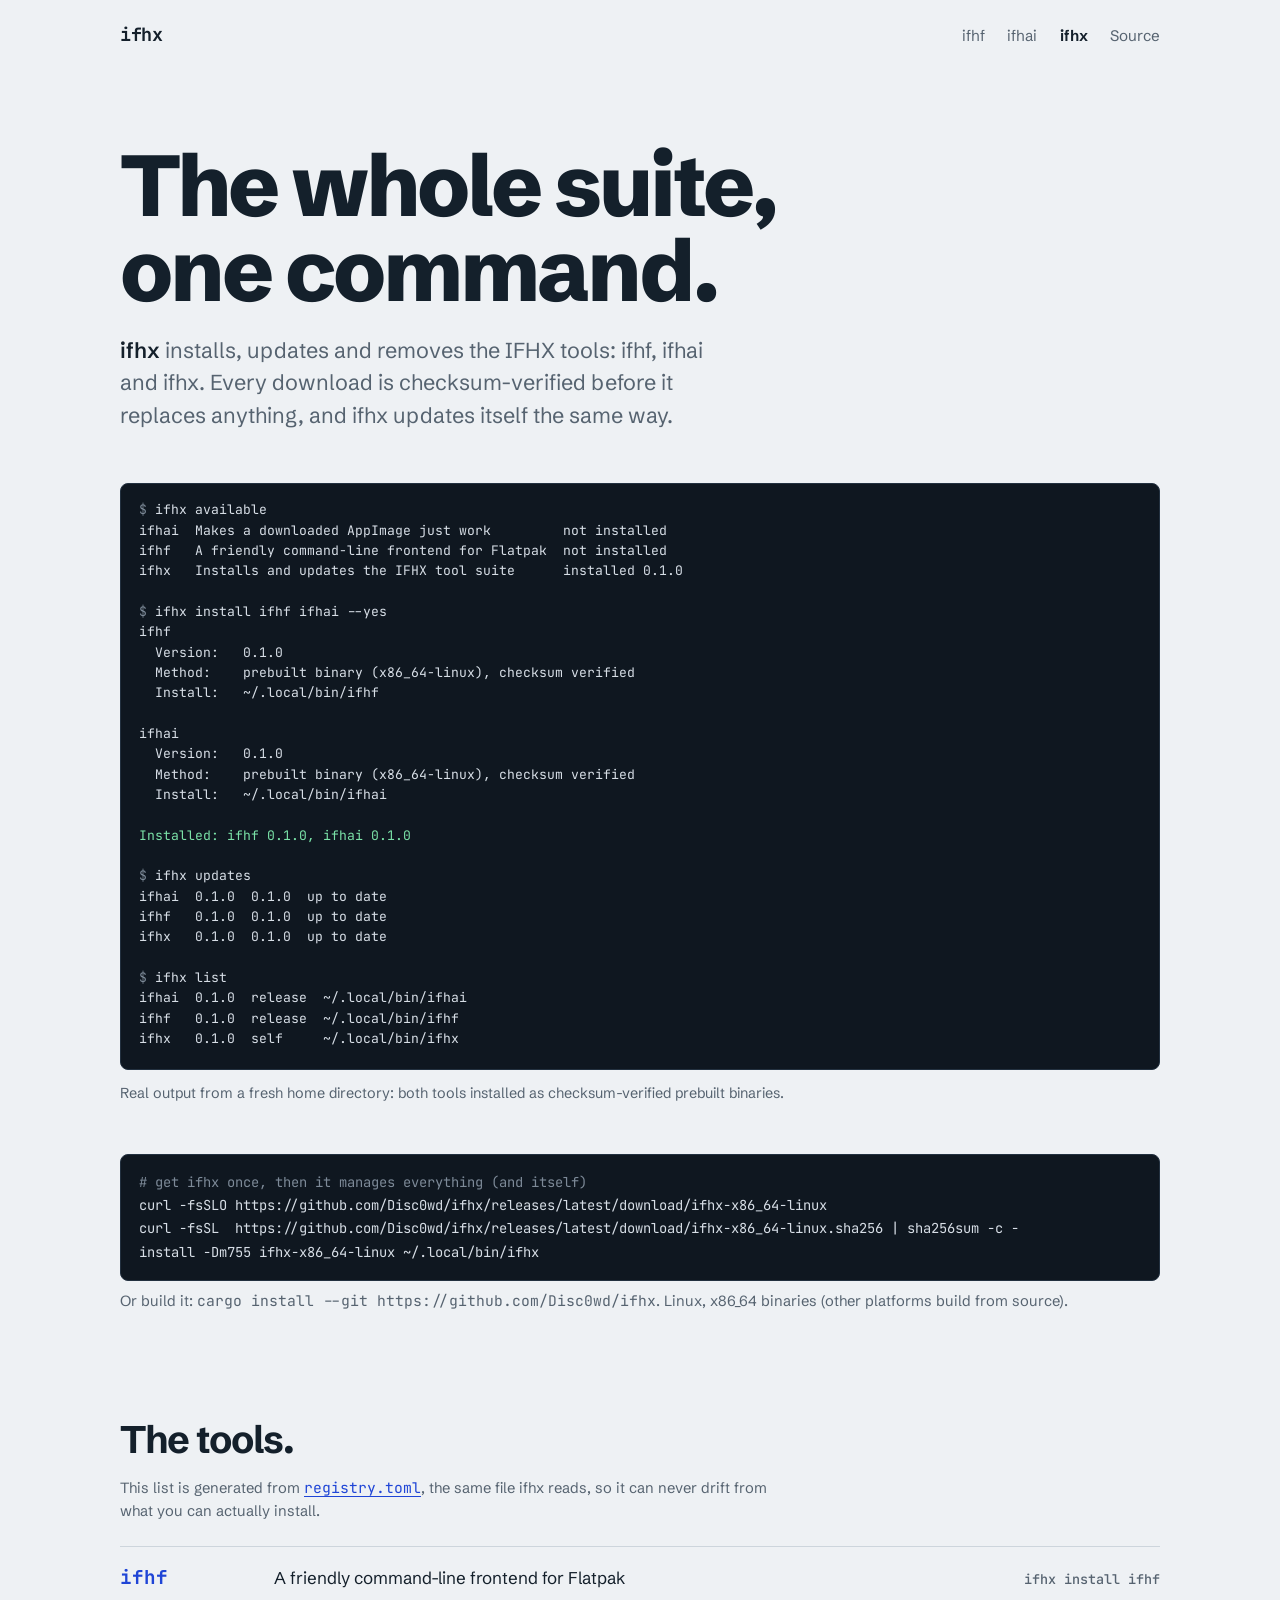
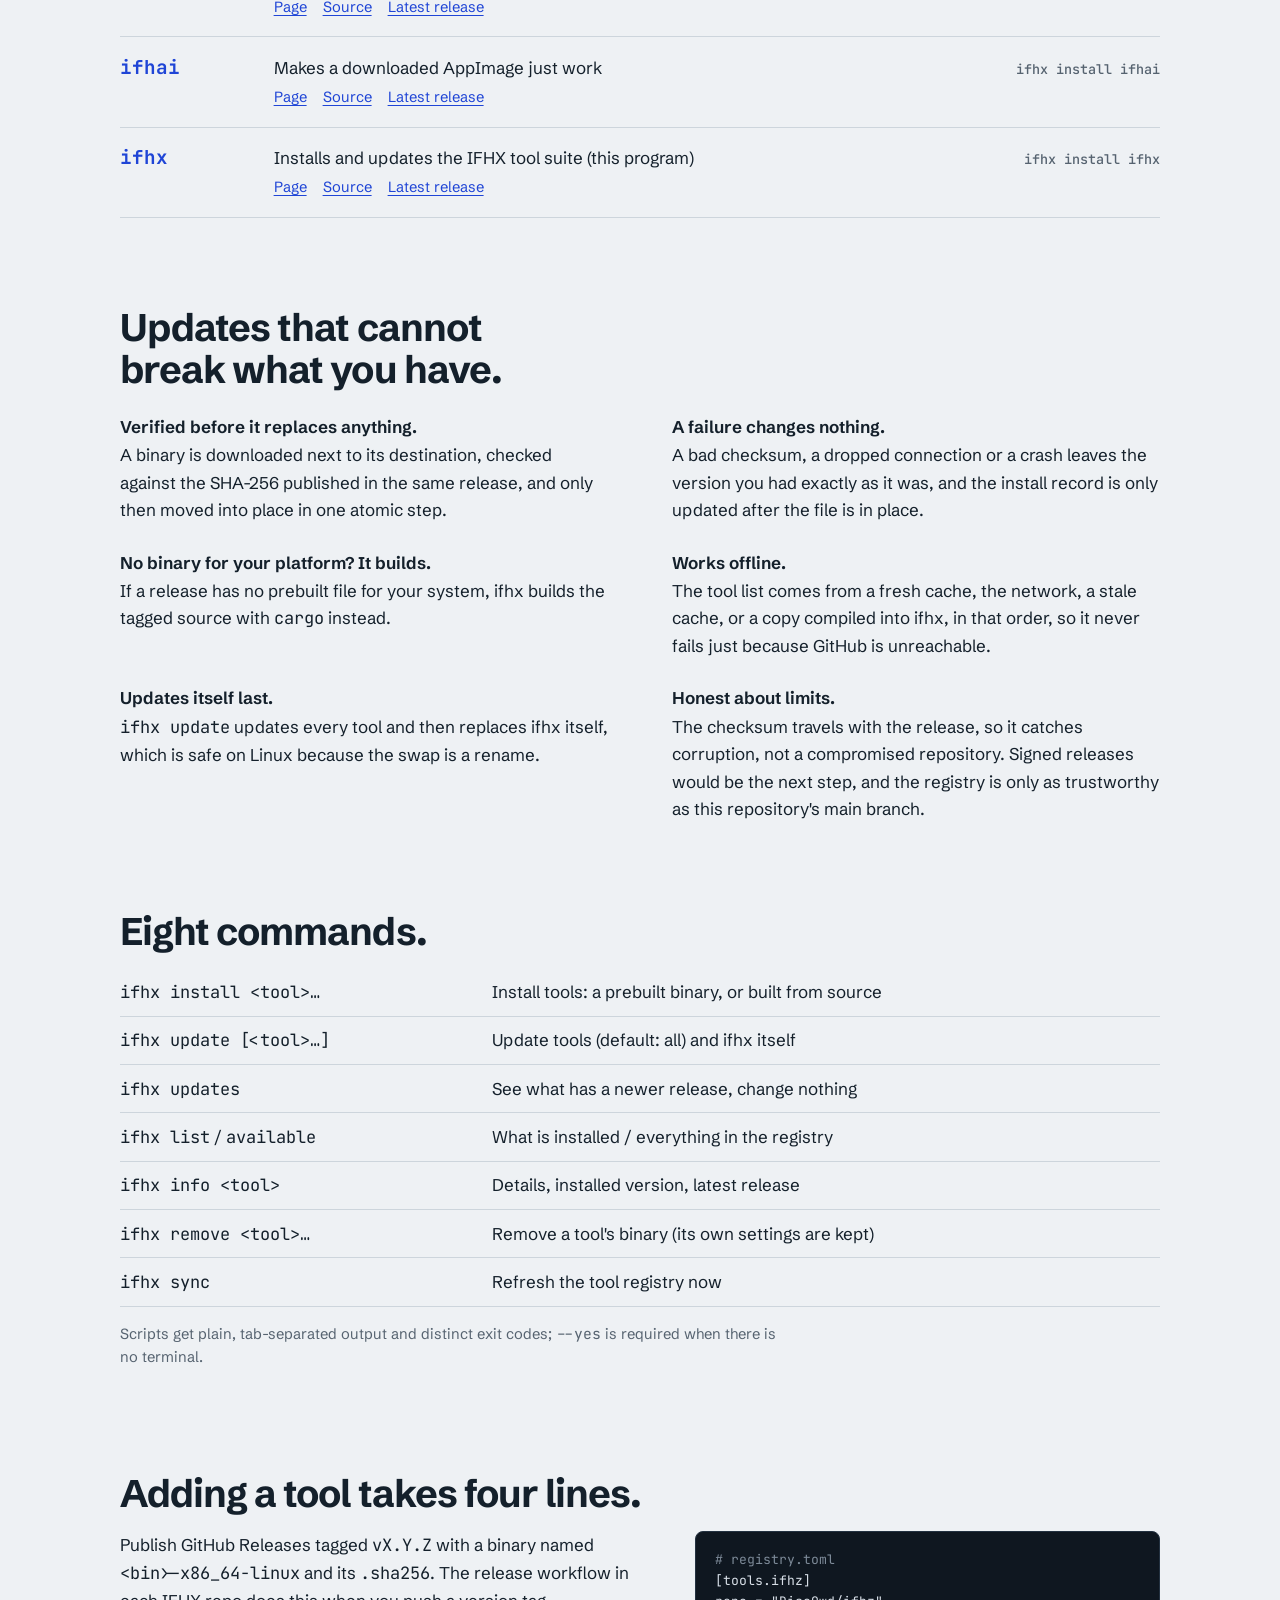
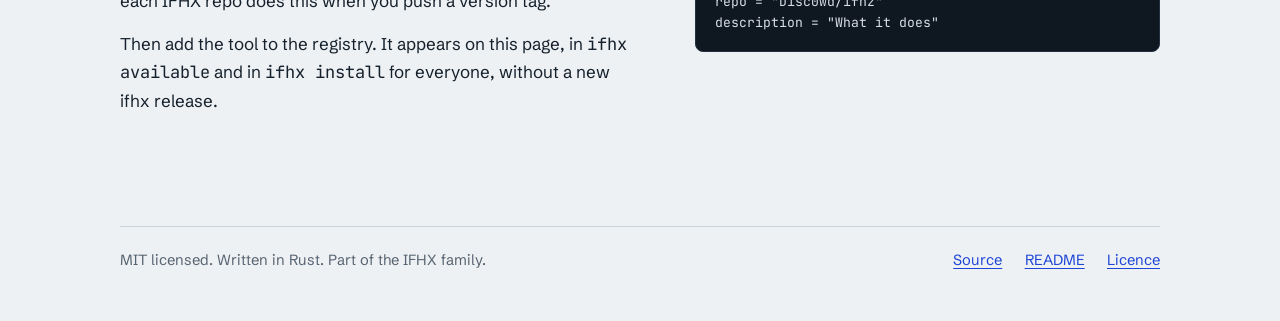
==== docs/index.html @ e26172d5 "Add MIT licence and a project site generated from the registry MIT: use for any purpose with the cop" ====
<!doctype html>
<html lang="en">
<head>
<meta charset="utf-8">
<meta name="viewport" content="width=device-width, initial-scale=1">
<title>ifhx: one command for the whole IFHX suite</title>
<meta name="description" content="ifhx installs, updates and removes the IFHX tools (ifhf, ifhai, ifhx) with verified downloads, and updates itself too.">
<meta name="theme-color" content="#eef1f4" media="(prefers-color-scheme: light)">
<meta name="theme-color" content="#0b1015" media="(prefers-color-scheme: dark)">
<link rel="preload" href="fonts/SchibstedGrotesk.woff2" as="font" type="font/woff2" crossorigin>
<style>

@font-face{font-family:"Schibsted Grotesk";src:url(fonts/SchibstedGrotesk.woff2) format("woff2");font-weight:400 800;font-display:swap}
@font-face{font-family:"JetBrains Mono";src:url(fonts/JetBrainsMono.woff2) format("woff2");font-weight:400 700;font-display:swap}

:root{
  --bg:#eef1f4; --ink:#14202b; --mute:#566370; --rule:#cdd5dc;
  --accent:#2f5bff; --accent-ink:#1f45d6; --steel:#8a94a0; --warn:#c2371d;
  --term:#0f1720; --term-ink:#d7dee6; --term-mute:#7d8a98; --term-rule:#233140; --term-accent:#8fa8ff;
  --sans:"Schibsted Grotesk",system-ui,-apple-system,"Segoe UI",sans-serif;
  --mono:"JetBrains Mono",ui-monospace,SFMono-Regular,Menlo,Consolas,monospace;
}
@media (prefers-color-scheme:dark){
  :root{--bg:#0b1015;--ink:#e6ebf0;--mute:#9aa6b2;--rule:#232d37;--accent:#7f9bff;--accent-ink:#a9bcff;--steel:#66717d;--warn:#ff8a73;
        --term:#131b24;--term-rule:#263444}
}
*{box-sizing:border-box}
html{-webkit-text-size-adjust:100%}
body{margin:0;background:var(--bg);color:var(--ink);font:400 1.0625rem/1.6 var(--sans);text-rendering:optimizeLegibility}
a{color:var(--accent-ink);text-underline-offset:.2em;text-decoration-thickness:1px}
a:hover{text-decoration-thickness:2px}
:focus-visible{outline:2px solid var(--accent);outline-offset:3px;border-radius:2px}
code,kbd,samp,pre{font-family:var(--mono)}
.wrap{max-width:70rem;margin:0 auto;padding:0 clamp(1rem,4vw,2.5rem)}

/* top bar */
.top{display:flex;justify-content:space-between;align-items:baseline;padding:1.4rem 0}
.mark{font:700 1.15rem var(--mono);letter-spacing:-.02em;color:var(--ink);text-decoration:none}
.top nav{display:flex;gap:1.4rem;font-size:.95rem}
.top nav a{color:var(--mute);text-decoration:none}
.top nav a:hover{color:var(--ink);text-decoration:underline}

/* hero */
.hero{padding:clamp(2rem,6vw,4.5rem) 0 1rem}
h1{font:800 clamp(2.5rem,7.2vw,5.4rem)/.98 var(--sans);letter-spacing:-.035em;margin:0;max-width:16ch;text-wrap:balance}
.lede{font-size:clamp(1.1rem,2.2vw,1.35rem);line-height:1.5;max-width:38rem;color:var(--mute);margin:1.4rem 0 0}
.lede b{color:var(--ink);font-weight:600}

/* the race */
.race{display:grid;grid-template-columns:1fr 1fr;gap:1px;margin:clamp(2rem,5vw,3.2rem) 0 .8rem;background:var(--term-rule);border:1px solid var(--term-rule);border-radius:.5rem;overflow:hidden}
.pane{background:var(--term);color:var(--term-ink);min-width:0}
.pane header{display:flex;justify-content:space-between;align-items:baseline;gap:1rem;padding:.85rem 1.1rem .7rem;border-bottom:1px solid var(--term-rule)}
.pane .cmd{font:500 .9rem var(--mono);color:var(--term-ink);white-space:nowrap;overflow:hidden;text-overflow:ellipsis}
.pane .cmd::before{content:"$ ";color:var(--term-mute)}
.clock{font:700 clamp(1.5rem,3.4vw,2.2rem)/1 var(--mono);font-variant-numeric:tabular-nums;letter-spacing:-.03em;white-space:nowrap}
.fl-pane .clock{color:var(--steel)}
.ih-pane .clock{color:var(--term-accent)}
.out{margin:0;padding:1rem 1.1rem 1.2rem;font:400 .82rem/1.55 var(--mono);min-height:15.2rem;white-space:pre;overflow:hidden;color:var(--term-ink)}
.out .m{color:var(--term-mute)}
.out .id{color:var(--term-accent)}
.out[hidden]{display:block;visibility:hidden}
.wait{color:var(--term-mute)}
.wait::after{content:"▍";animation:blink 1s steps(2) infinite;margin-left:.15em}
@keyframes blink{50%{opacity:0}}
.race-note{display:flex;justify-content:space-between;gap:1rem;flex-wrap:wrap;align-items:baseline;color:var(--mute);font-size:.9rem;margin:0}
.replay{font:500 .9rem var(--sans);color:var(--accent-ink);background:none;border:0;padding:.2rem 0;cursor:pointer;text-decoration:underline;text-underline-offset:.2em}

/* quick install */
.get{margin:clamp(2rem,5vw,3rem) 0 0;max-width:40rem}
.get pre{white-space:pre-wrap;overflow-wrap:anywhere;margin:.5rem 0 .5rem;padding:1rem 1.1rem;background:var(--term);color:var(--term-ink);border:1px solid var(--term-rule);border-radius:.5rem;font-size:.86rem;line-height:1.7;overflow:auto}
.get pre span{color:var(--term-mute)}
.fine{color:var(--mute);font-size:.92rem;margin:0}

/* sections */
section{padding:clamp(3rem,8vw,5.5rem) 0 0}
h2{font:700 clamp(1.7rem,3.6vw,2.4rem)/1.1 var(--sans);letter-spacing:-.025em;margin:0 0 1rem;max-width:22ch;text-wrap:balance}
.split{display:grid;grid-template-columns:minmax(0,1.1fr) minmax(0,1fr);gap:clamp(1.5rem,5vw,4rem);align-items:start}
.prose p{margin:0 0 1rem;max-width:34rem}
.prose p:last-child{margin-bottom:0}
.prose strong{font-weight:650}
.shell{margin:0;padding:1.1rem 1.2rem;background:var(--term);color:var(--term-ink);border:1px solid var(--term-rule);border-radius:.5rem;font:400 .82rem/1.6 var(--mono);overflow:auto;white-space:pre}
.shell .p{color:var(--term-mute)}
.shell .id{color:var(--term-accent)}
.shell .bad{color:#ff9e8c}

/* chart */
.chart-head{display:flex;gap:1.4rem;align-items:center;flex-wrap:wrap;color:var(--mute);font-size:.92rem;margin:.2rem 0 1.4rem}
.key i{display:inline-block;width:1.4rem;height:.55rem;border-radius:.1rem;margin-right:.45rem;vertical-align:.05em}
.key .fl{background:var(--steel)} .key .ih{background:var(--accent)}
.rows{list-style:none;margin:0;padding:0;border-top:1px solid var(--rule)}
.row,.axis{display:grid;grid-template-columns:13.5rem minmax(0,1fr) 7.5rem;gap:0 1.2rem;align-items:center;padding:.8rem 0;border-bottom:1px solid var(--rule)}
.axis{padding:.5rem 0 .3rem;border-bottom:0;color:var(--mute);font:400 .72rem var(--mono)}
.axis .inner{position:relative;height:1rem;margin-right:4.6rem}
.axis .inner span{position:absolute;top:0;transform:translateX(-50%);white-space:nowrap}
.axis .inner span:first-child{transform:none}
.task{font-weight:550}
.track .inner{position:relative;margin-right:4.6rem;background:linear-gradient(to right,var(--rule) 1px,transparent 1px) 0 0/25% 100%;border-right:1px solid var(--rule)}
.line{position:relative;height:1.05rem;display:flex;align-items:center}
.bar{display:block;height:.5rem;border-radius:0 .15rem .15rem 0;min-width:2px}
.bar.fl{background:var(--steel)} .bar.ih{background:var(--accent)}
.val{position:absolute;margin-left:.45rem;font:500 .78rem var(--mono);color:var(--mute);white-space:nowrap}
.line:last-child .val{color:var(--ink)}
.verdict{font-weight:650;text-align:right;white-space:nowrap}
.win .verdict{color:var(--accent-ink)} .lose .verdict{color:var(--warn)} .even .verdict{color:var(--mute);font-weight:500}
.why{display:grid;grid-template-columns:repeat(2,minmax(0,1fr));gap:1rem clamp(1.5rem,5vw,4rem);margin-top:2rem}
.why p{margin:0;max-width:34rem}
.why b{display:block;font-weight:650;margin-bottom:.15rem}

/* syntax */
.syn{display:grid;grid-template-columns:minmax(0,1fr) minmax(0,1fr) minmax(0,1.1fr);gap:.55rem 2rem;font:400 .9rem/1.5 var(--mono);margin-top:1.5rem;border-top:1px solid var(--rule);padding-top:1rem}
.syn .h{font:500 .82rem var(--sans);color:var(--mute)}
.syn .d{font-family:var(--sans);color:var(--mute);font-size:.95rem}
.syn code{color:var(--ink)}

/* refusals */
.rules{list-style:none;margin:1.4rem 0 0;padding:0;display:grid;grid-template-columns:repeat(2,minmax(0,1fr));gap:1.6rem clamp(1.5rem,5vw,4rem)}
.rules li{margin:0;max-width:34rem;border-left:2px solid var(--accent);padding-left:1rem}
.rules b{display:block;font-weight:650}
.rules span{color:var(--mute)}

footer{margin-top:clamp(4rem,9vw,7rem);padding:1.4rem 0 3rem;border-top:1px solid var(--rule);display:flex;justify-content:space-between;gap:1rem;flex-wrap:wrap;color:var(--mute);font-size:.92rem}
footer nav{display:flex;gap:1.4rem;flex-wrap:wrap}

@media (max-width:56rem){
  .race{grid-template-columns:1fr}
  .out{min-height:0}
  .split,.why,.rules{grid-template-columns:1fr}
  .syn{grid-template-columns:1fr;gap:.15rem}
  .syn .h{display:none}
  .syn .d{margin:0 0 .9rem}
  .row,.axis{grid-template-columns:minmax(0,1fr) auto;gap:.15rem 1rem}
  .row .task{grid-column:1}.row .verdict{grid-column:2;grid-row:1}.row .track{grid-column:1 / -1}
  .axis{grid-template-columns:minmax(0,1fr)}.axis>div:first-child{display:none}
  .axis .inner{margin-right:4.2rem}.track .inner{margin-right:4.2rem}
}
@media (prefers-reduced-motion:reduce){.wait::after{animation:none}}
@media print{.replay{display:none}}

/* ---- shared by the ifhx and ifhai pages ---- */
.family{display:flex;gap:1.2rem;flex-wrap:wrap;color:var(--mute);font-size:.95rem}
.family a{color:var(--mute);text-decoration:none}
.family a:hover{color:var(--ink);text-decoration:underline}
.family a[aria-current]{color:var(--ink);font-weight:650}
.solo{display:block;margin:clamp(2rem,5vw,3.2rem) 0 .8rem;background:var(--term);color:var(--term-ink);border:1px solid var(--term-rule);border-radius:.5rem;overflow:hidden}
.solo .out{min-height:0}
.out .c{color:var(--term-mute)}
.out .ok{color:#7be3a8}
.out .a{color:var(--term-accent)}
.vs .out{min-height:14.5rem}
.vs .clock{font-size:clamp(1.2rem,2.6vw,1.7rem)}
.tools{list-style:none;margin:1.4rem 0 0;padding:0;border-top:1px solid var(--rule)}
.tool{display:grid;grid-template-columns:8rem minmax(0,1fr) auto;gap:.3rem 1.6rem;align-items:baseline;padding:1.05rem 0;border-bottom:1px solid var(--rule)}
.tool .n{font:700 1.2rem var(--mono);color:var(--accent-ink)}
.tool p{margin:0;max-width:34rem}
.tool .cmd{font:500 .84rem var(--mono);color:var(--mute);white-space:nowrap}
.tool .links{grid-column:2/-1;font-size:.92rem;color:var(--mute)}
.tool .links a{margin-right:1rem}
.tbl{width:100%;border-collapse:collapse;margin:1rem 0 0}
.tbl th,.tbl td{text-align:left;padding:.6rem 1rem .6rem 0;border-bottom:1px solid var(--rule);vertical-align:top}
.tbl th{font-weight:600;color:var(--mute);font-size:.85rem}
.tbl td.num{font-variant-numeric:tabular-nums;white-space:nowrap}
.tbl caption{text-align:left;font-weight:650;padding:.2rem 0 .1rem}
.good{color:var(--accent-ink);font-weight:650}
.bad{color:var(--warn);font-weight:650}
.points{margin:1.2rem 0 0;padding-left:1.2rem;max-width:42rem}
.points li{margin:.35rem 0}
.note{color:var(--mute);font-size:.92rem;max-width:42rem}
.two{display:grid;grid-template-columns:repeat(2,minmax(0,1fr));gap:1.6rem clamp(1.5rem,5vw,4rem);margin-top:1.4rem}
.two p{margin:0;max-width:34rem}
.two b{display:block;font-weight:650;margin-bottom:.1rem}
@media (max-width:56rem){.tool{grid-template-columns:1fr}.tool .links{grid-column:1}.two{grid-template-columns:1fr}.tbl{font-size:.92rem}}
/* terminal blocks scroll sideways on narrow screens instead of clipping; install snippets get full width */
.out{overflow-x:auto}
.get{max-width:none}
.get pre{white-space:pre;overflow-wrap:normal}
.lbl{font:650 .95rem var(--sans);color:var(--term-ink)}
.vs{grid-template-columns:minmax(0,1.1fr) minmax(0,1.25fr)}
.vs .out{font-size:.76rem}
@media (max-width:56rem){.vs{grid-template-columns:1fr}.vs .out{font-size:.8rem}}

</style>
</head>
<body>
<div class="wrap">
  <div class="top">
    <a class="mark" href="#" aria-label="ifhx, top of page">ifhx</a>
    <nav class="family" aria-label="The IFHX family"><a href="https://disc0wd.github.io/ifhf/">ifhf</a><a href="https://disc0wd.github.io/ifhai/">ifhai</a><a href="https://disc0wd.github.io/ifhx/" aria-current="page">ifhx</a><a href="https://github.com/Disc0wd/ifhx">Source</a></nav>
  </div>

  <main>
  <div class="hero">
    <h1>The whole suite, one command.</h1>
    <p class="lede"><b>ifhx</b> installs, updates and removes the IFHX tools: ifhf, ifhai and ifhx. Every download is checksum-verified before it replaces anything, and ifhx updates itself the same way.</p>

    <div class="solo"><pre class="out"><span class="c">$</span> ifhx available
ifhai  Makes a downloaded AppImage just work         not installed
ifhf   A friendly command-line frontend for Flatpak  not installed
ifhx   Installs and updates the IFHX tool suite      installed 0.1.0

<span class="c">$</span> ifhx install ifhf ifhai --yes
ifhf
  Version:   0.1.0
  Method:    prebuilt binary (x86_64-linux), checksum verified
  Install:   ~/.local/bin/ifhf

ifhai
  Version:   0.1.0
  Method:    prebuilt binary (x86_64-linux), checksum verified
  Install:   ~/.local/bin/ifhai

<span class="ok">Installed: ifhf 0.1.0, ifhai 0.1.0</span>

<span class="c">$</span> ifhx updates
ifhai  0.1.0  0.1.0  up to date
ifhf   0.1.0  0.1.0  up to date
ifhx   0.1.0  0.1.0  up to date

<span class="c">$</span> ifhx list
ifhai  0.1.0  release  ~/.local/bin/ifhai
ifhf   0.1.0  release  ~/.local/bin/ifhf
ifhx   0.1.0  self     ~/.local/bin/ifhx</pre></div>
    <p class="race-note"><span>Real output from a fresh home directory: both tools installed as checksum-verified prebuilt binaries.</span></p>

    <div class="get">
      <pre><span># get ifhx once, then it manages everything (and itself)</span>
curl -fsSLO https://github.com/Disc0wd/ifhx/releases/latest/download/ifhx-x86_64-linux
curl -fsSL  https://github.com/Disc0wd/ifhx/releases/latest/download/ifhx-x86_64-linux.sha256 | sha256sum -c -
install -Dm755 ifhx-x86_64-linux ~/.local/bin/ifhx</pre>
      <p class="fine">Or build it: <code>cargo install --git https://github.com/Disc0wd/ifhx</code>. Linux, x86_64 binaries (other platforms build from source).</p>
    </div>
  </div>

  <section aria-labelledby="h-tools">
    <h2 id="h-tools">The tools.</h2>
    <p class="note">This list is generated from <a href="https://github.com/Disc0wd/ifhx/blob/main/registry.toml"><code>registry.toml</code></a>, the same file ifhx reads, so it can never drift from what you can actually install.</p>
    <ul class="tools">
      <li class="tool"><span class="n">ifhf</span><p>A friendly command-line frontend for Flatpak</p><span class="cmd">ifhx install ifhf</span>
        <span class="links"><a href="https://disc0wd.github.io/ifhf/">Page</a><a href="https://github.com/Disc0wd/ifhf">Source</a><a href="https://github.com/Disc0wd/ifhf/releases/latest">Latest release</a></span></li>
      <li class="tool"><span class="n">ifhai</span><p>Makes a downloaded AppImage just work</p><span class="cmd">ifhx install ifhai</span>
        <span class="links"><a href="https://disc0wd.github.io/ifhai/">Page</a><a href="https://github.com/Disc0wd/ifhai">Source</a><a href="https://github.com/Disc0wd/ifhai/releases/latest">Latest release</a></span></li>
      <li class="tool"><span class="n">ifhx</span><p>Installs and updates the IFHX tool suite (this program)</p><span class="cmd">ifhx install ifhx</span>
        <span class="links"><a href="https://disc0wd.github.io/ifhx/">Page</a><a href="https://github.com/Disc0wd/ifhx">Source</a><a href="https://github.com/Disc0wd/ifhx/releases/latest">Latest release</a></span></li>
    </ul>
  </section>

  <section aria-labelledby="h-safe">
    <h2 id="h-safe">Updates that cannot break what you have.</h2>
    <div class="two">
      <p><b>Verified before it replaces anything.</b>A binary is downloaded next to its destination, checked against the SHA-256 published in the same release, and only then moved into place in one atomic step.</p>
      <p><b>A failure changes nothing.</b>A bad checksum, a dropped connection or a crash leaves the version you had exactly as it was, and the install record is only updated after the file is in place.</p>
      <p><b>No binary for your platform? It builds.</b>If a release has no prebuilt file for your system, ifhx builds the tagged source with <code>cargo</code> instead.</p>
      <p><b>Works offline.</b>The tool list comes from a fresh cache, the network, a stale cache, or a copy compiled into ifhx, in that order, so it never fails just because GitHub is unreachable.</p>
      <p><b>Updates itself last.</b><code>ifhx update</code> updates every tool and then replaces ifhx itself, which is safe on Linux because the swap is a rename.</p>
      <p><b>Honest about limits.</b>The checksum travels with the release, so it catches corruption, not a compromised repository. Signed releases would be the next step, and the registry is only as trustworthy as this repository's main branch.</p>
    </div>
  </section>

  <section aria-labelledby="h-cmds">
    <h2 id="h-cmds">Eight commands.</h2>
    <table class="tbl">
      <tbody>
        <tr><td><code>ifhx install &lt;tool&gt;…</code></td><td>Install tools: a prebuilt binary, or built from source</td></tr>
        <tr><td><code>ifhx update [&lt;tool&gt;…]</code></td><td>Update tools (default: all) and ifhx itself</td></tr>
        <tr><td><code>ifhx updates</code></td><td>See what has a newer release, change nothing</td></tr>
        <tr><td><code>ifhx list</code> / <code>available</code></td><td>What is installed / everything in the registry</td></tr>
        <tr><td><code>ifhx info &lt;tool&gt;</code></td><td>Details, installed version, latest release</td></tr>
        <tr><td><code>ifhx remove &lt;tool&gt;…</code></td><td>Remove a tool's binary (its own settings are kept)</td></tr>
        <tr><td><code>ifhx sync</code></td><td>Refresh the tool registry now</td></tr>
      </tbody>
    </table>
    <p class="note">Scripts get plain, tab-separated output and distinct exit codes; <code>--yes</code> is required when there is no terminal.</p>
  </section>

  <section aria-labelledby="h-add">
    <h2 id="h-add">Adding a tool takes four lines.</h2>
    <div class="split">
      <div class="prose">
        <p>Publish GitHub Releases tagged <code>vX.Y.Z</code> with a binary named <code>&lt;bin&gt;-x86_64-linux</code> and its <code>.sha256</code>. The release workflow in each IFHX repo does this when you push a version tag.</p>
        <p>Then add the tool to the registry. It appears on this page, in <code>ifhx available</code> and in <code>ifhx install</code> for everyone, without a new ifhx release.</p>
      </div>
      <pre class="shell"><span class="p"># registry.toml</span>
[tools.ifhz]
repo = "Disc0wd/ifhz"
description = "What it does"</pre>
    </div>
  </section>
  </main>

  <footer>
    <span>MIT licensed. Written in Rust. Part of the IFHX family.</span>
    <nav aria-label="Links"><a href="https://github.com/Disc0wd/ifhx">Source</a><a href="https://github.com/Disc0wd/ifhx/blob/main/README.md">README</a><a href="https://github.com/Disc0wd/ifhx/blob/main/LICENSE">Licence</a></nav>
  </footer>
</div>
</body>
</html>
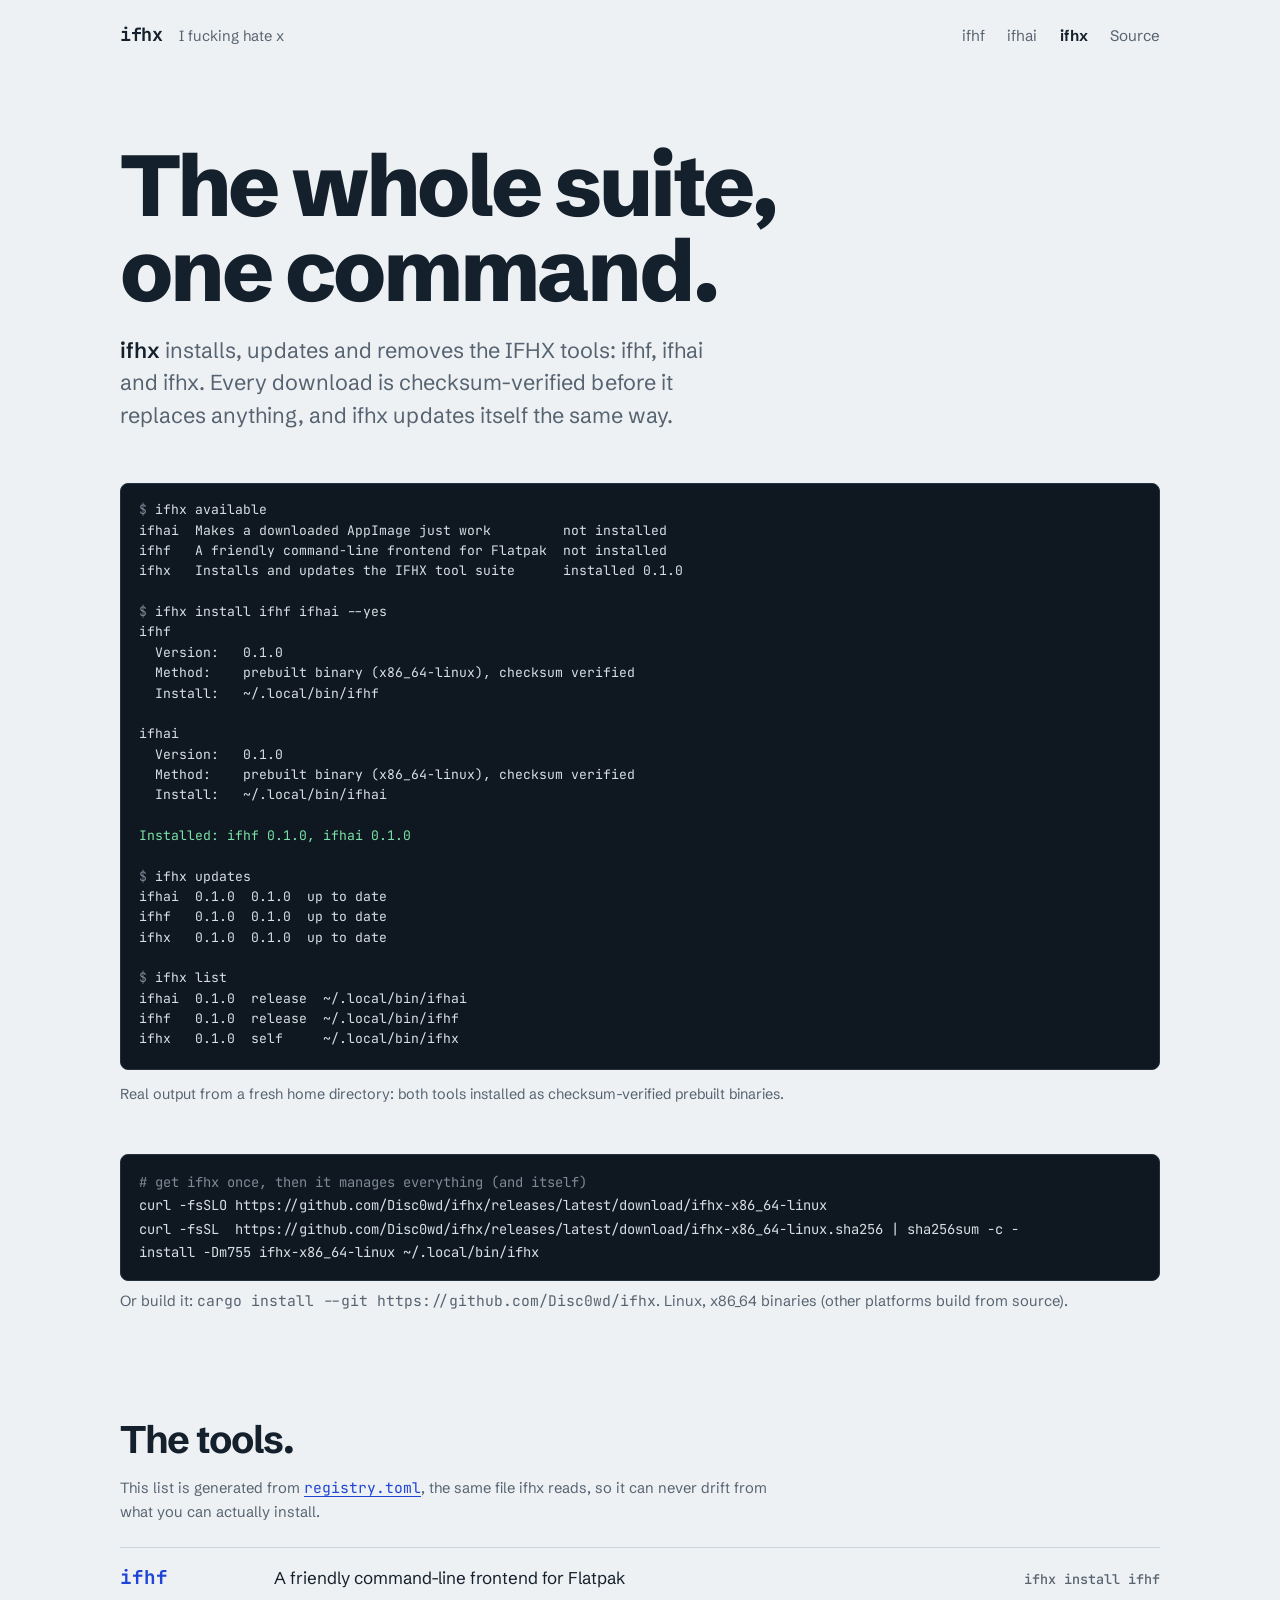
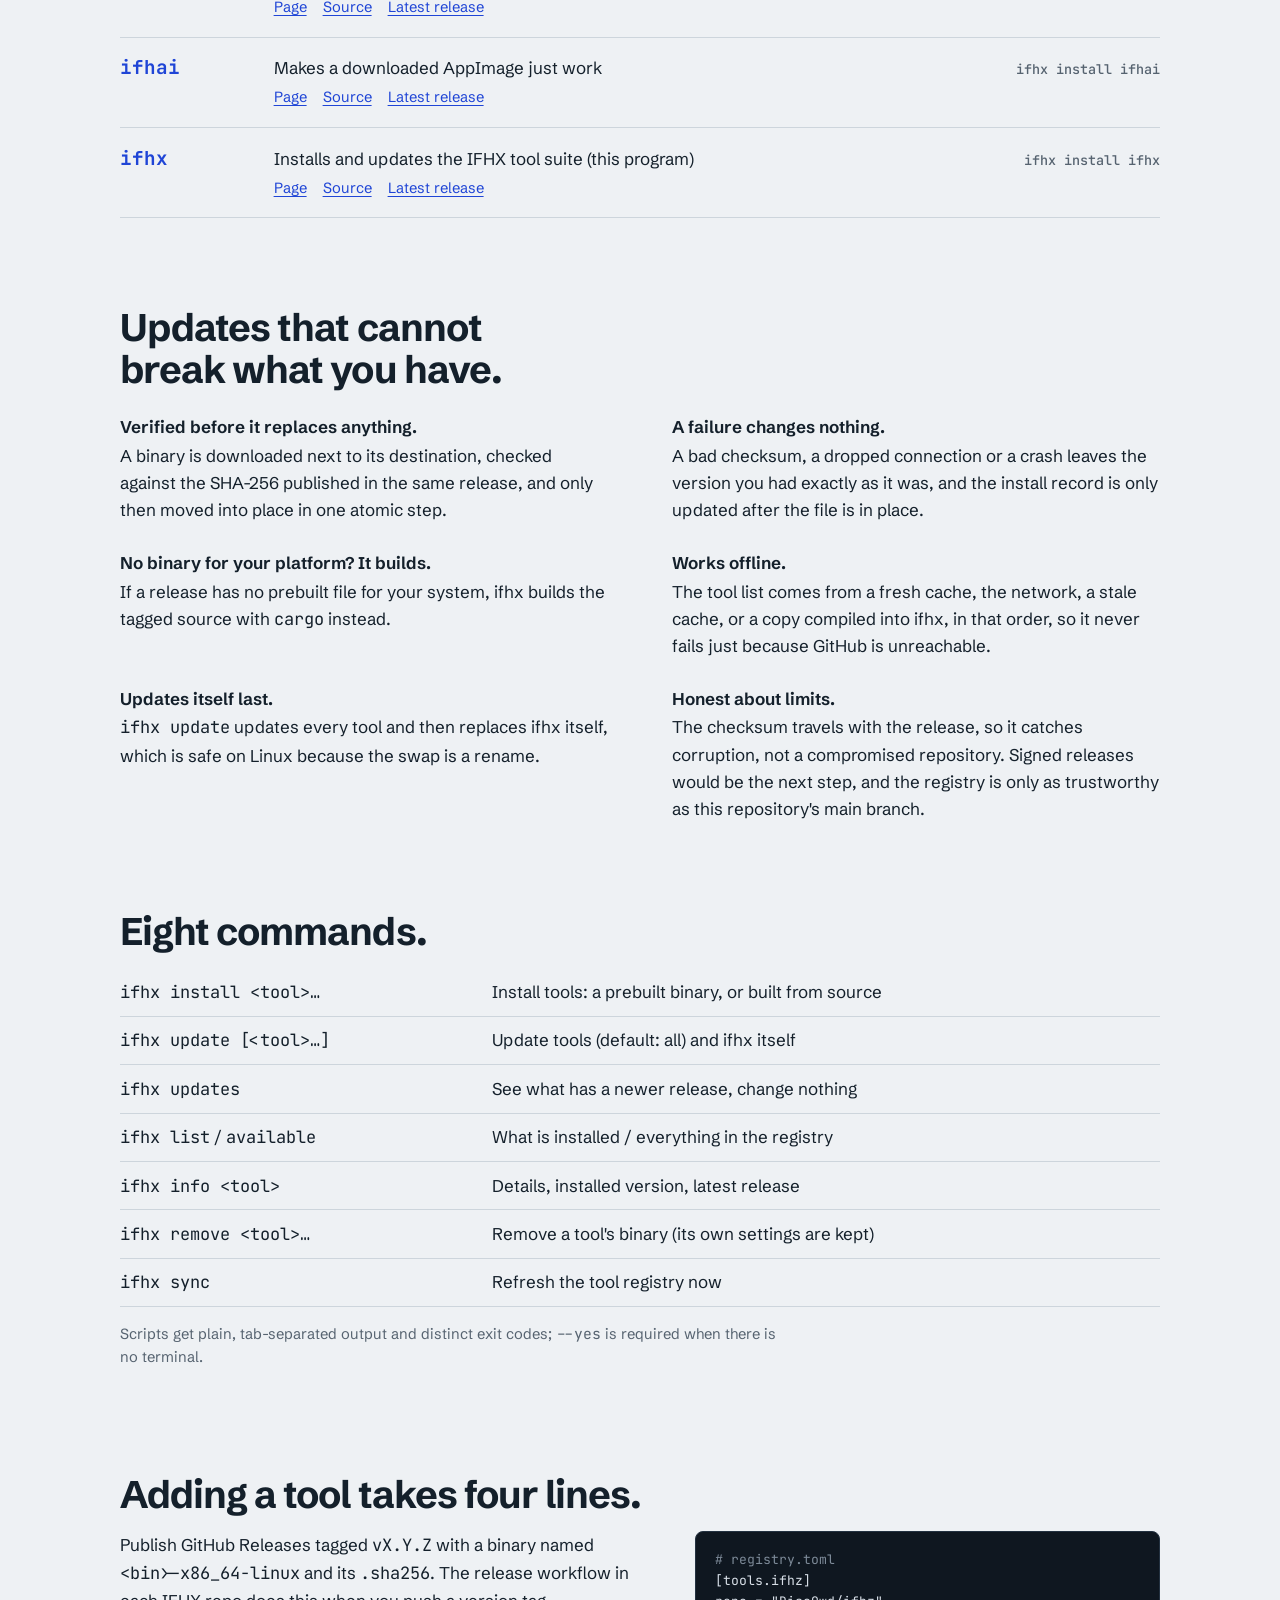
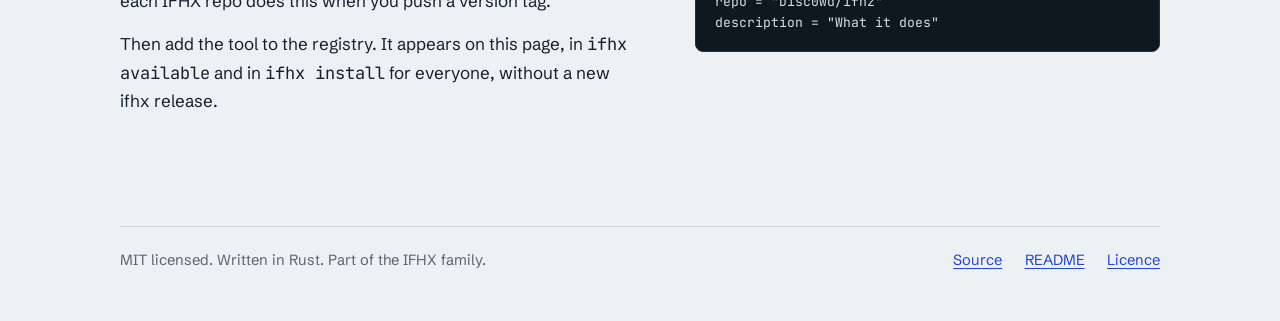
==== commit e3257220: "Brand it: "I fucking hate ..." on the site and README Tagline in the page title and header (stacking" ====
--- a/docs/index.html
+++ b/docs/index.html
@@ -3,7 +3,7 @@
 <head>
 <meta charset="utf-8">
 <meta name="viewport" content="width=device-width, initial-scale=1">
-<title>ifhx: one command for the whole IFHX suite</title>
+<title>ifhx: I fucking hate x (one command for the whole suite)</title>
 <meta name="description" content="ifhx installs, updates and removes the IFHX tools (ifhf, ifhai, ifhx) with verified downloads, and updates itself too.">
 <meta name="theme-color" content="#eef1f4" media="(prefers-color-scheme: light)">
 <meta name="theme-color" content="#0b1015" media="(prefers-color-scheme: dark)">
@@ -178,12 +178,16 @@
 .vs .out{font-size:.76rem}
 @media (max-width:56rem){.vs{grid-template-columns:1fr}.vs .out{font-size:.8rem}}
 
+.brand{display:flex;align-items:baseline;gap:.35rem 1rem;flex-wrap:wrap}
+.aka{color:var(--mute);font-size:.92rem}
+@media (max-width:40rem){.top{flex-direction:column;align-items:flex-start;gap:.7rem}.family,.top nav{gap:.5rem 1.1rem;flex-wrap:wrap}}
+
 </style>
 </head>
 <body>
 <div class="wrap">
   <div class="top">
-    <a class="mark" href="#" aria-label="ifhx, top of page">ifhx</a>
+    <div class="brand"><a class="mark" href="#" aria-label="ifhx, top of page">ifhx</a><span class="aka">I fucking hate x</span></div>
     <nav class="family" aria-label="The IFHX family"><a href="https://disc0wd.github.io/ifhf/">ifhf</a><a href="https://disc0wd.github.io/ifhai/">ifhai</a><a href="https://disc0wd.github.io/ifhx/" aria-current="page">ifhx</a><a href="https://github.com/Disc0wd/ifhx">Source</a></nav>
   </div>
 
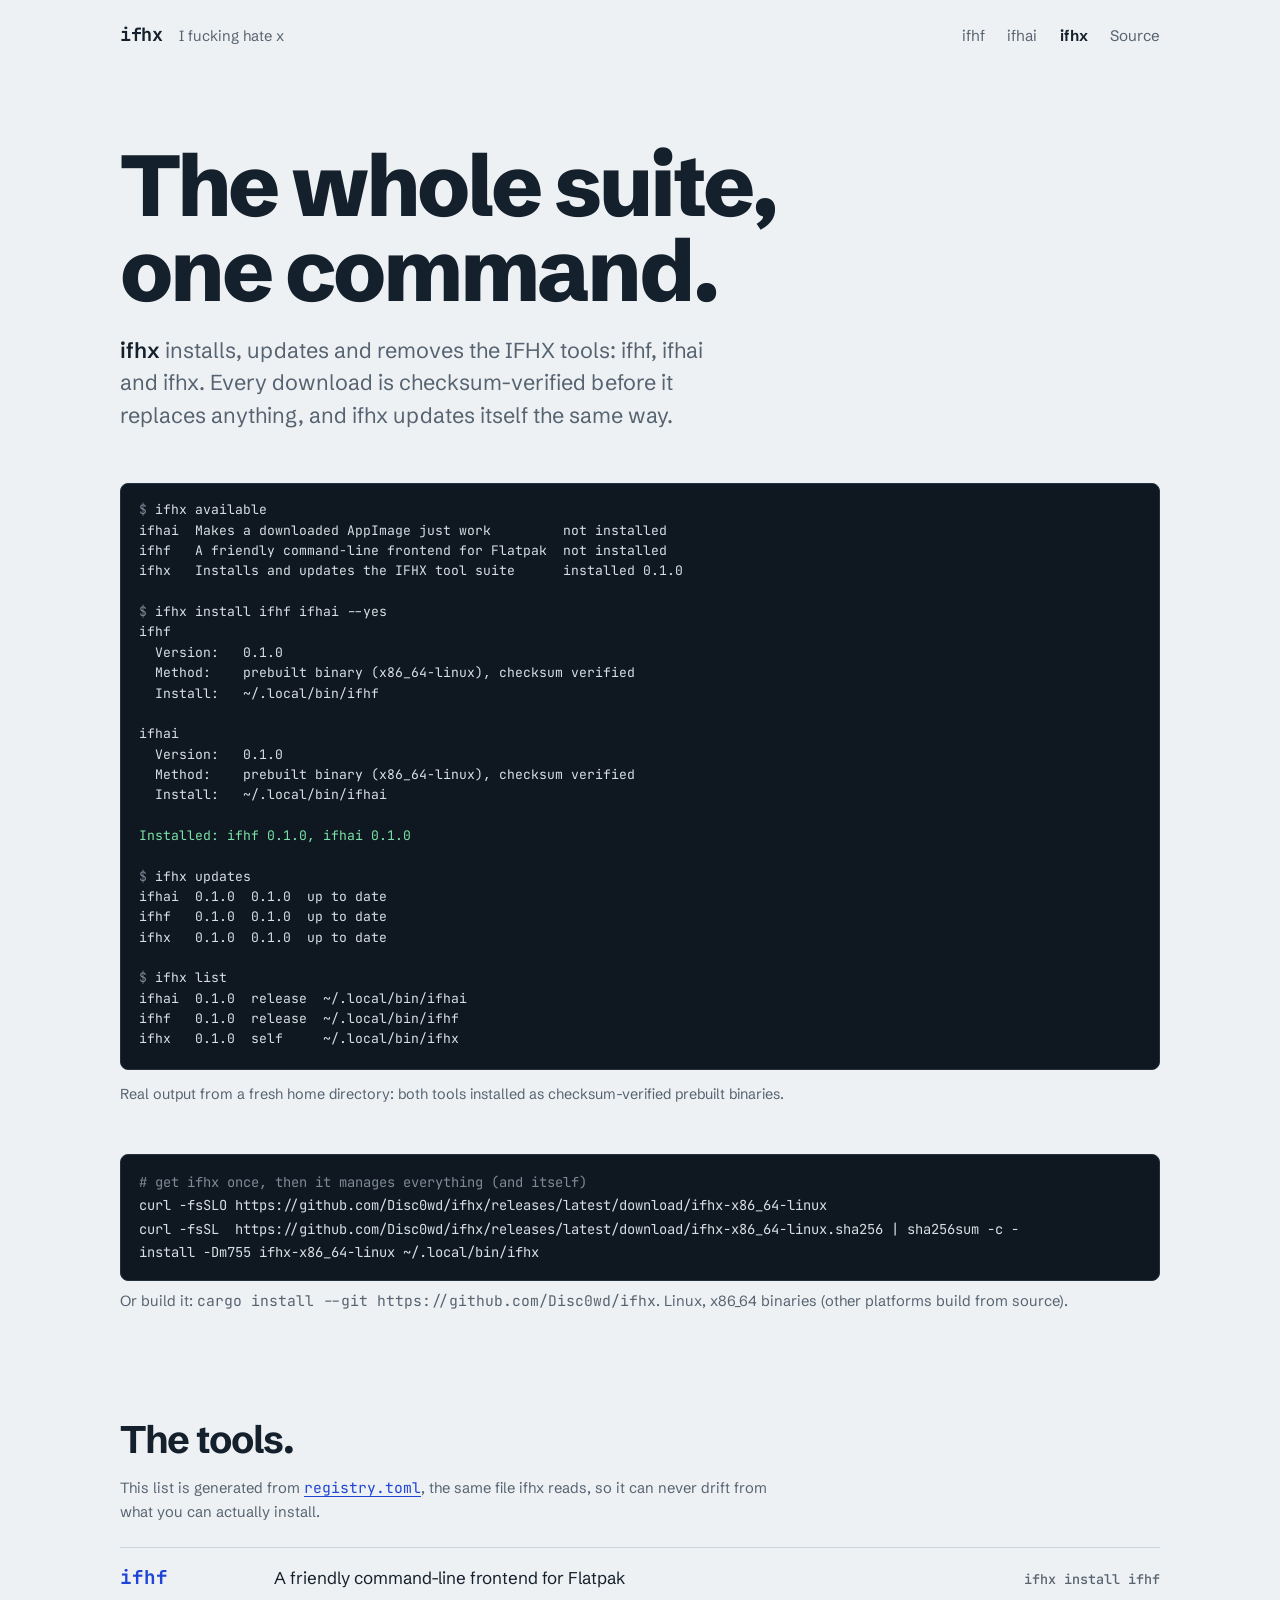
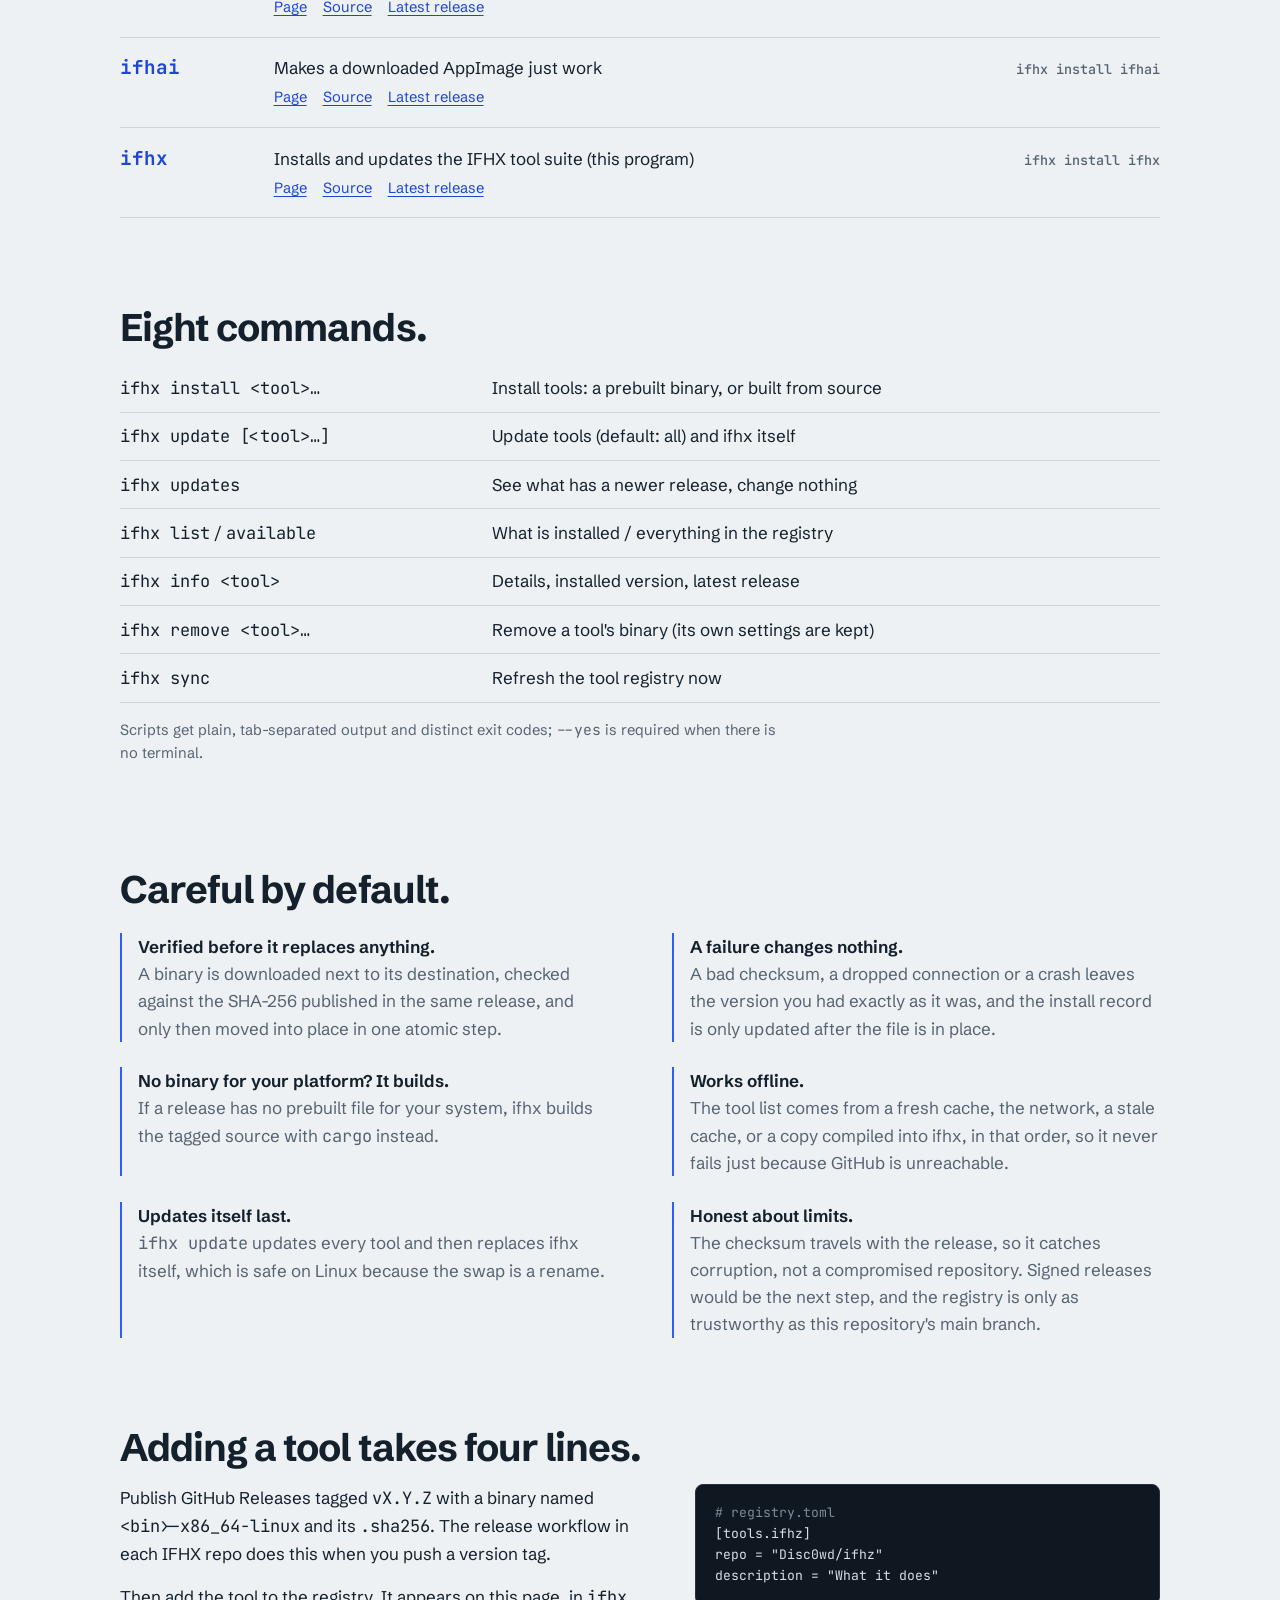
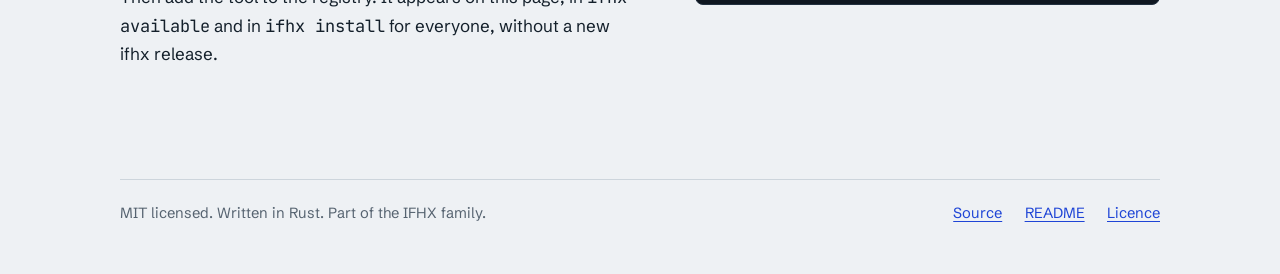
==== commit 7fff6a4e: "Unify the family sites: shared stylesheet, top bar, hero and footer One style.css, the same family n" ====
--- a/docs/index.html
+++ b/docs/index.html
@@ -247,17 +247,6 @@
     </ul>
   </section>
 
-  <section aria-labelledby="h-safe">
-    <h2 id="h-safe">Updates that cannot break what you have.</h2>
-    <div class="two">
-      <p><b>Verified before it replaces anything.</b>A binary is downloaded next to its destination, checked against the SHA-256 published in the same release, and only then moved into place in one atomic step.</p>
-      <p><b>A failure changes nothing.</b>A bad checksum, a dropped connection or a crash leaves the version you had exactly as it was, and the install record is only updated after the file is in place.</p>
-      <p><b>No binary for your platform? It builds.</b>If a release has no prebuilt file for your system, ifhx builds the tagged source with <code>cargo</code> instead.</p>
-      <p><b>Works offline.</b>The tool list comes from a fresh cache, the network, a stale cache, or a copy compiled into ifhx, in that order, so it never fails just because GitHub is unreachable.</p>
-      <p><b>Updates itself last.</b><code>ifhx update</code> updates every tool and then replaces ifhx itself, which is safe on Linux because the swap is a rename.</p>
-      <p><b>Honest about limits.</b>The checksum travels with the release, so it catches corruption, not a compromised repository. Signed releases would be the next step, and the registry is only as trustworthy as this repository's main branch.</p>
-    </div>
-  </section>
 
   <section aria-labelledby="h-cmds">
     <h2 id="h-cmds">Eight commands.</h2>
@@ -275,6 +264,18 @@
     <p class="note">Scripts get plain, tab-separated output and distinct exit codes; <code>--yes</code> is required when there is no terminal.</p>
   </section>
 
+  <section aria-labelledby="h-safe">
+    <h2 id="h-safe">Careful by default.</h2>
+    <ul class="rules">
+      <li><b>Verified before it replaces anything.</b><span>A binary is downloaded next to its destination, checked against the SHA-256 published in the same release, and only then moved into place in one atomic step.</span></li>
+      <li><b>A failure changes nothing.</b><span>A bad checksum, a dropped connection or a crash leaves the version you had exactly as it was, and the install record is only updated after the file is in place.</span></li>
+      <li><b>No binary for your platform? It builds.</b><span>If a release has no prebuilt file for your system, ifhx builds the tagged source with <code>cargo</code> instead.</span></li>
+      <li><b>Works offline.</b><span>The tool list comes from a fresh cache, the network, a stale cache, or a copy compiled into ifhx, in that order, so it never fails just because GitHub is unreachable.</span></li>
+      <li><b>Updates itself last.</b><span><code>ifhx update</code> updates every tool and then replaces ifhx itself, which is safe on Linux because the swap is a rename.</span></li>
+      <li><b>Honest about limits.</b><span>The checksum travels with the release, so it catches corruption, not a compromised repository. Signed releases would be the next step, and the registry is only as trustworthy as this repository's main branch.</span></li>
+    </ul>
+  </section>
+
   <section aria-labelledby="h-add">
     <h2 id="h-add">Adding a tool takes four lines.</h2>
     <div class="split">
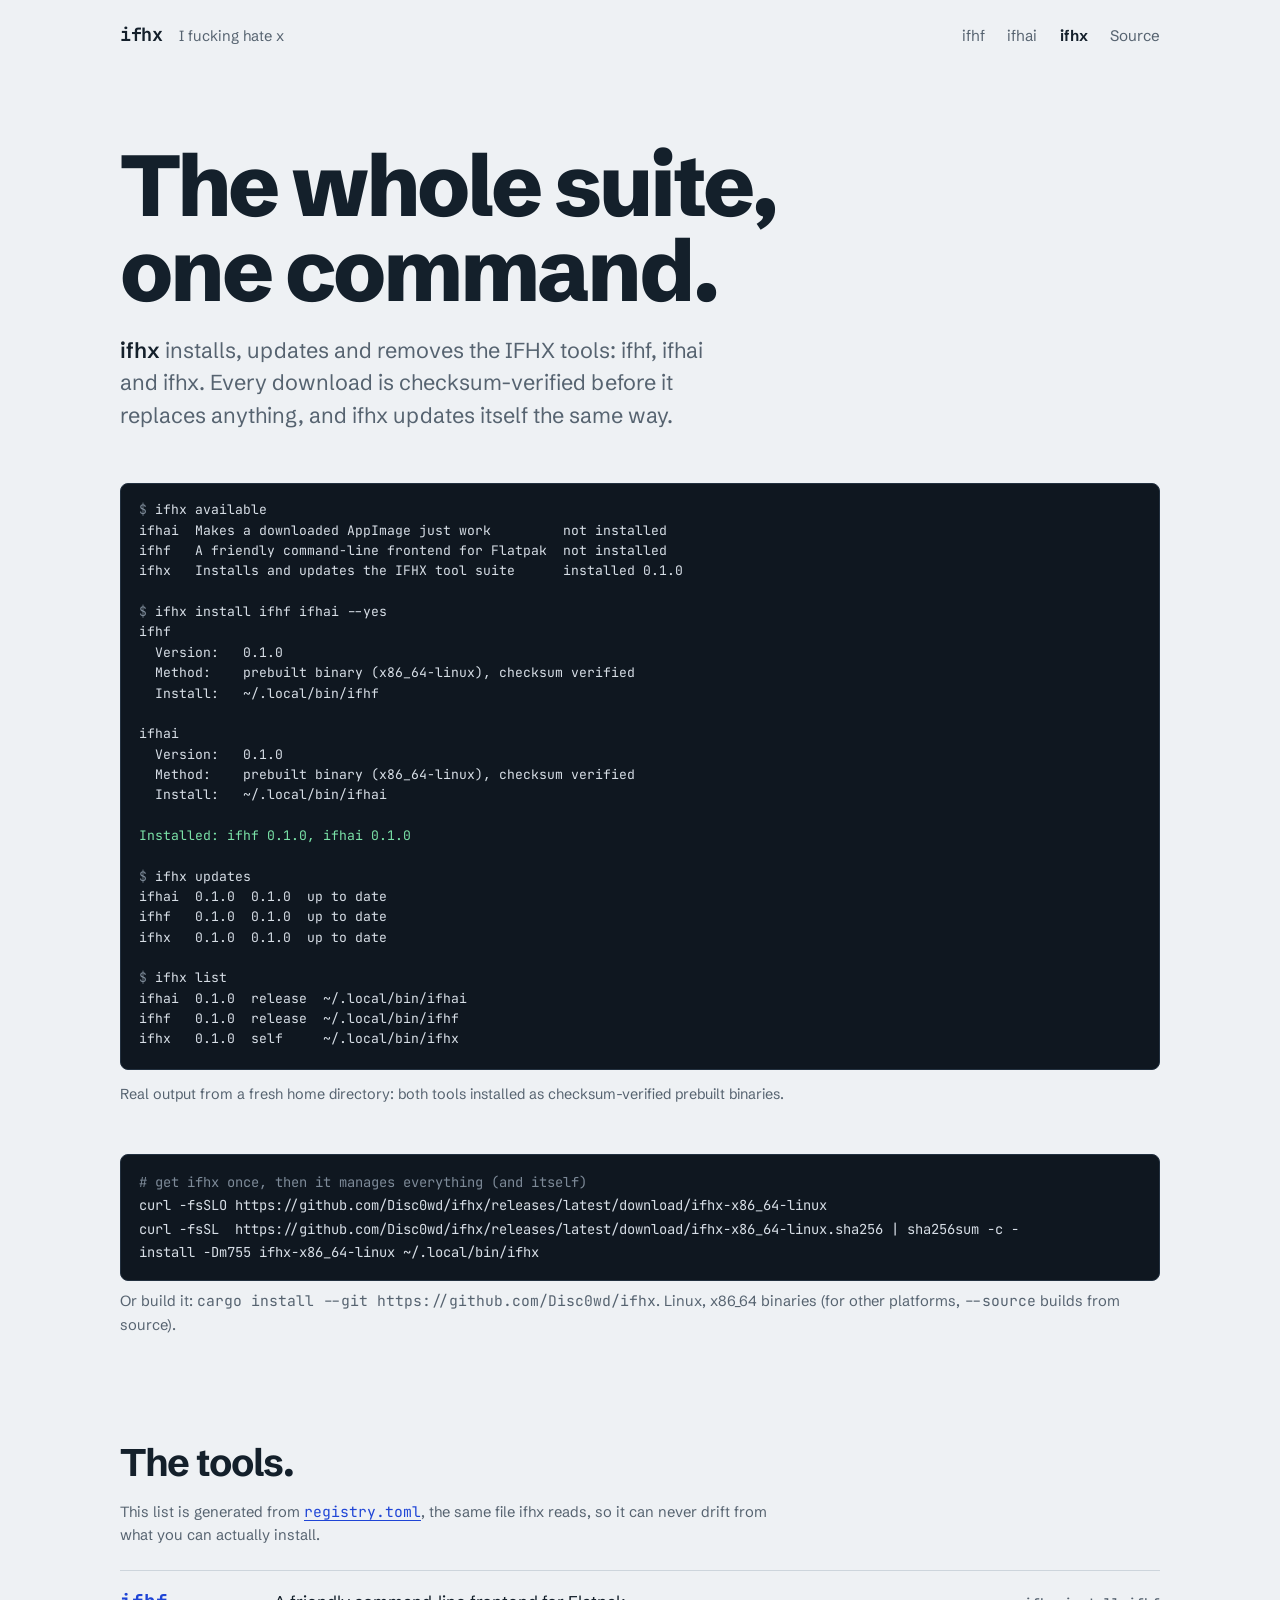
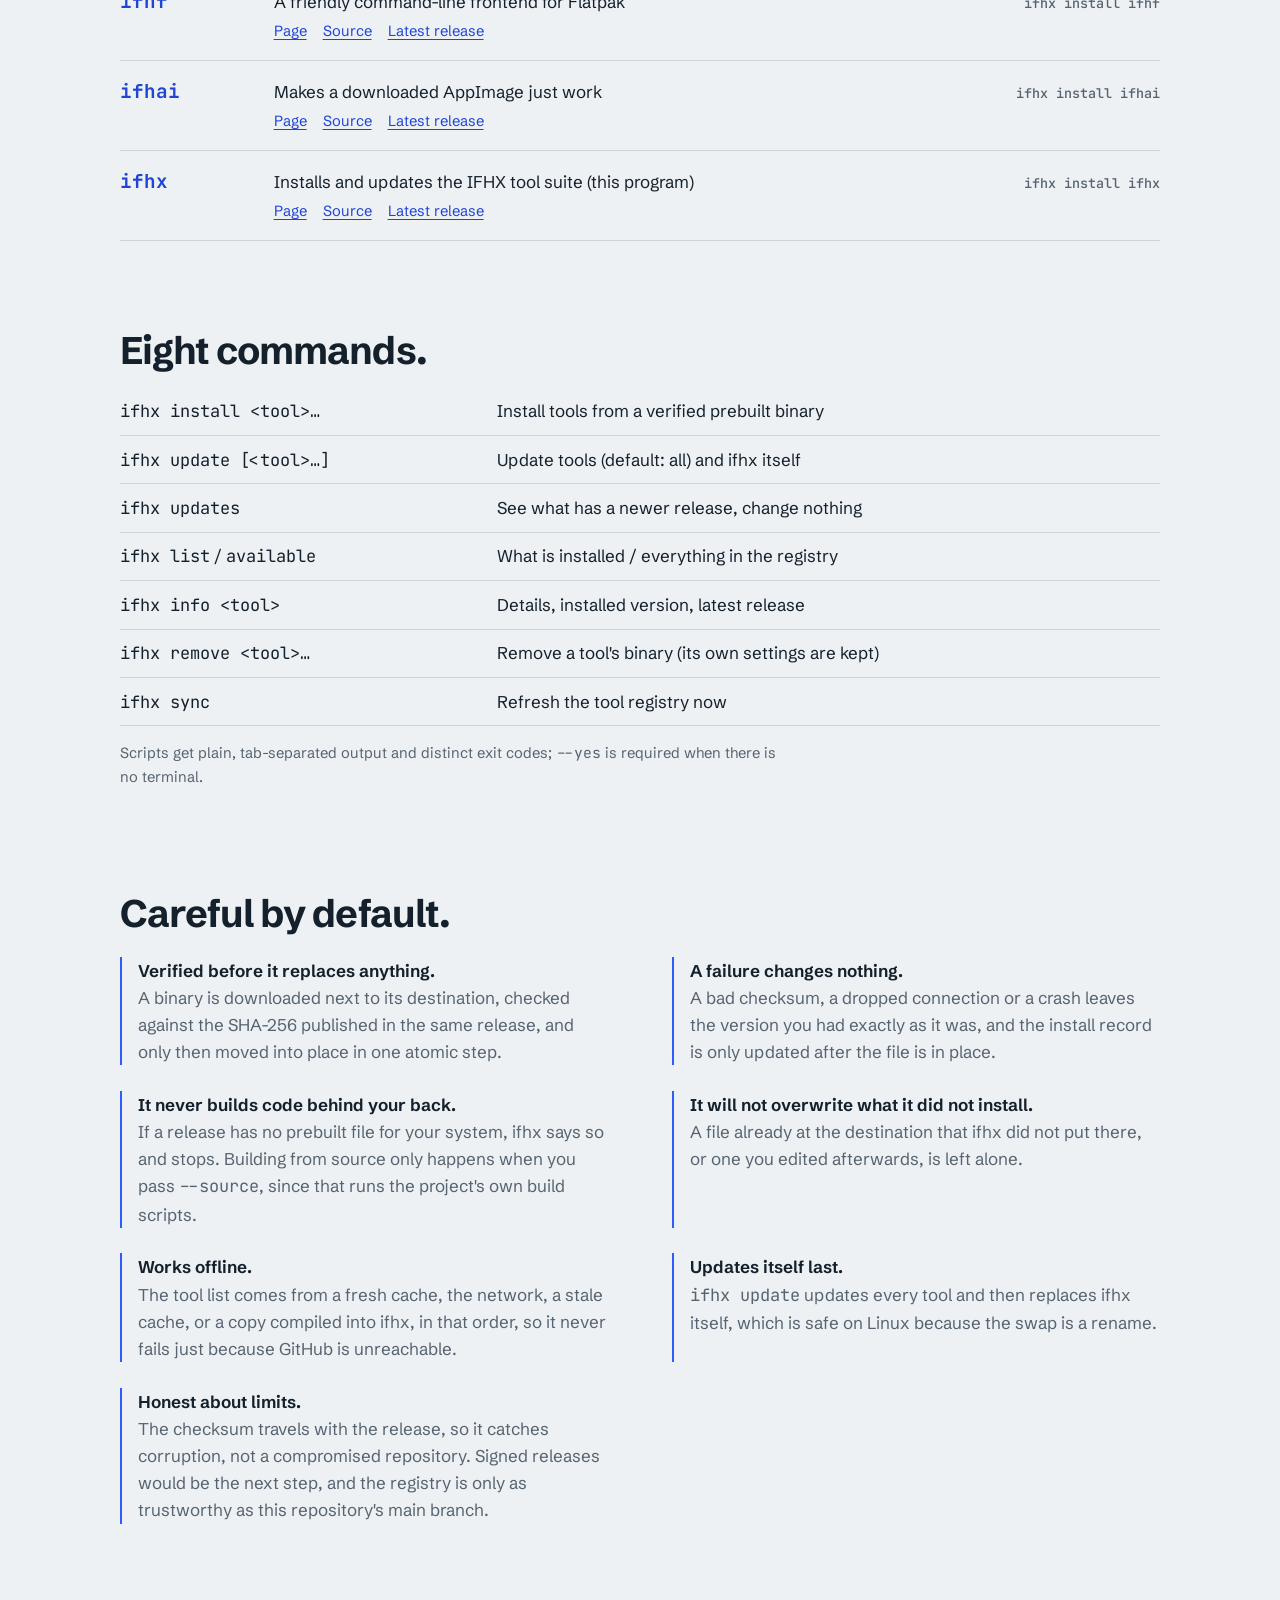
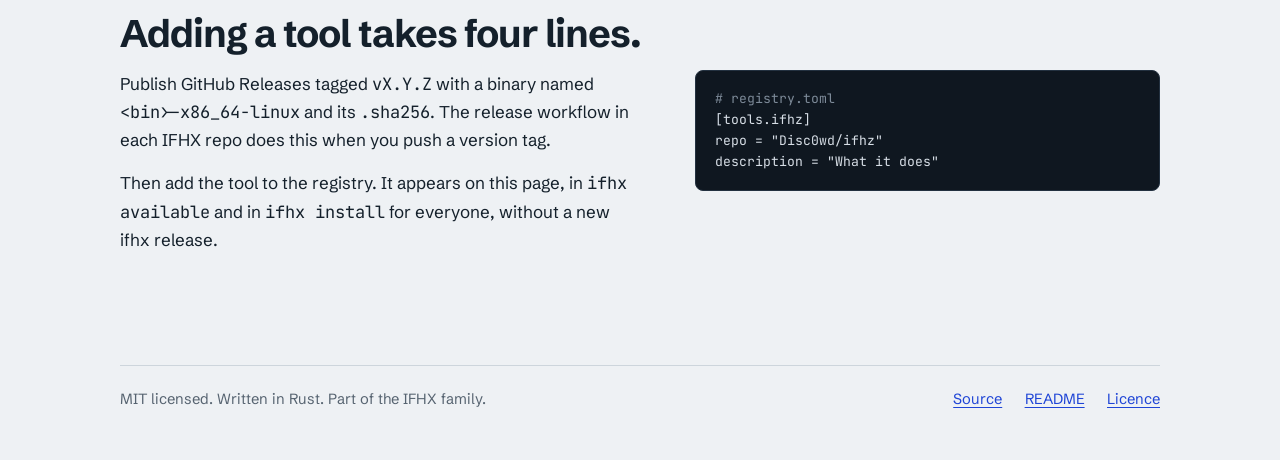
==== commit c84e79c8: "Harden ifhx: no registry-supplied commands, no silent builds, no overwrites - A registry can no long" ====
--- a/docs/index.html
+++ b/docs/index.html
@@ -230,7 +230,7 @@
 curl -fsSLO https://github.com/Disc0wd/ifhx/releases/latest/download/ifhx-x86_64-linux
 curl -fsSL  https://github.com/Disc0wd/ifhx/releases/latest/download/ifhx-x86_64-linux.sha256 | sha256sum -c -
 install -Dm755 ifhx-x86_64-linux ~/.local/bin/ifhx</pre>
-      <p class="fine">Or build it: <code>cargo install --git https://github.com/Disc0wd/ifhx</code>. Linux, x86_64 binaries (other platforms build from source).</p>
+      <p class="fine">Or build it: <code>cargo install --git https://github.com/Disc0wd/ifhx</code>. Linux, x86_64 binaries (for other platforms, <code>--source</code> builds from source).</p>
     </div>
   </div>
 
@@ -252,7 +252,7 @@
     <h2 id="h-cmds">Eight commands.</h2>
     <table class="tbl">
       <tbody>
-        <tr><td><code>ifhx install &lt;tool&gt;…</code></td><td>Install tools: a prebuilt binary, or built from source</td></tr>
+        <tr><td><code>ifhx install &lt;tool&gt;…</code></td><td>Install tools from a verified prebuilt binary</td></tr>
         <tr><td><code>ifhx update [&lt;tool&gt;…]</code></td><td>Update tools (default: all) and ifhx itself</td></tr>
         <tr><td><code>ifhx updates</code></td><td>See what has a newer release, change nothing</td></tr>
         <tr><td><code>ifhx list</code> / <code>available</code></td><td>What is installed / everything in the registry</td></tr>
@@ -269,7 +269,8 @@
     <ul class="rules">
       <li><b>Verified before it replaces anything.</b><span>A binary is downloaded next to its destination, checked against the SHA-256 published in the same release, and only then moved into place in one atomic step.</span></li>
       <li><b>A failure changes nothing.</b><span>A bad checksum, a dropped connection or a crash leaves the version you had exactly as it was, and the install record is only updated after the file is in place.</span></li>
-      <li><b>No binary for your platform? It builds.</b><span>If a release has no prebuilt file for your system, ifhx builds the tagged source with <code>cargo</code> instead.</span></li>
+      <li><b>It never builds code behind your back.</b><span>If a release has no prebuilt file for your system, ifhx says so and stops. Building from source only happens when you pass <code>--source</code>, since that runs the project's own build scripts.</span></li>
+      <li><b>It will not overwrite what it did not install.</b><span>A file already at the destination that ifhx did not put there, or one you edited afterwards, is left alone.</span></li>
       <li><b>Works offline.</b><span>The tool list comes from a fresh cache, the network, a stale cache, or a copy compiled into ifhx, in that order, so it never fails just because GitHub is unreachable.</span></li>
       <li><b>Updates itself last.</b><span><code>ifhx update</code> updates every tool and then replaces ifhx itself, which is safe on Linux because the swap is a rename.</span></li>
       <li><b>Honest about limits.</b><span>The checksum travels with the release, so it catches corruption, not a compromised repository. Signed releases would be the next step, and the registry is only as trustworthy as this repository's main branch.</span></li>
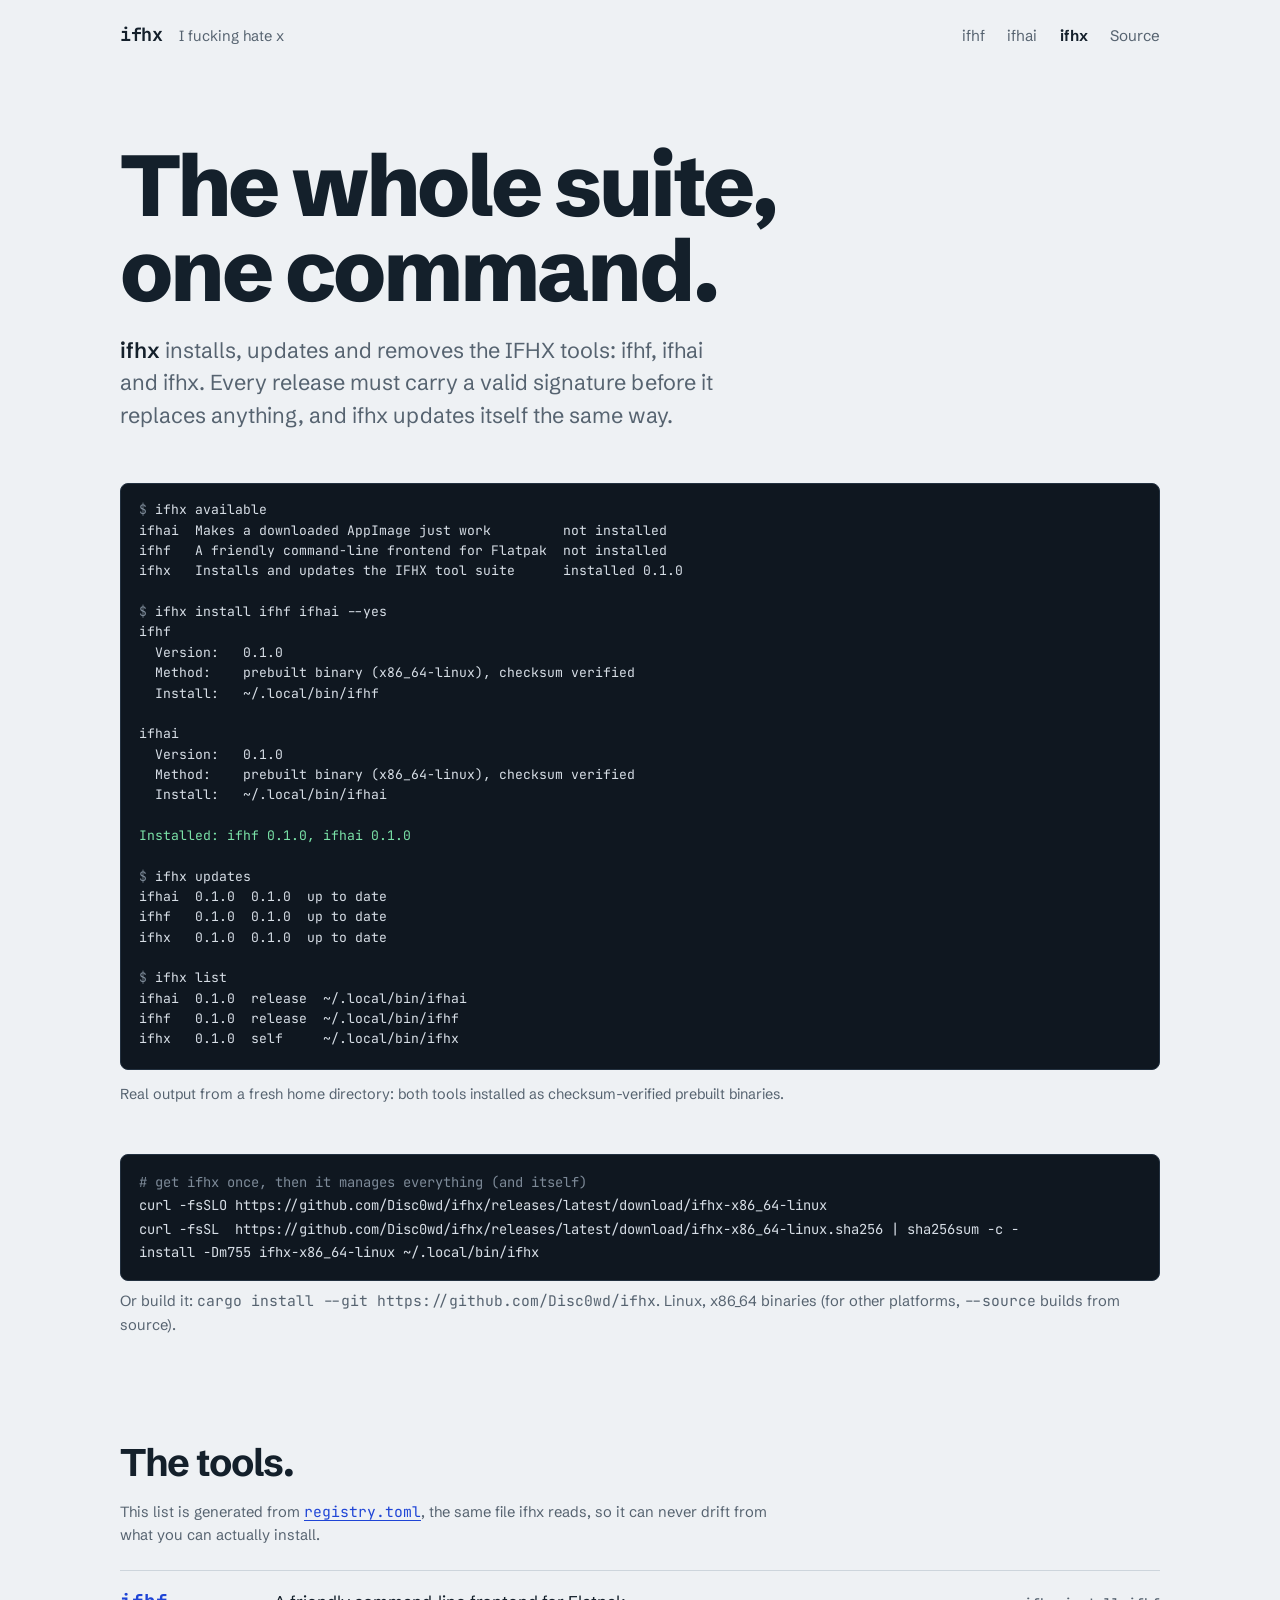
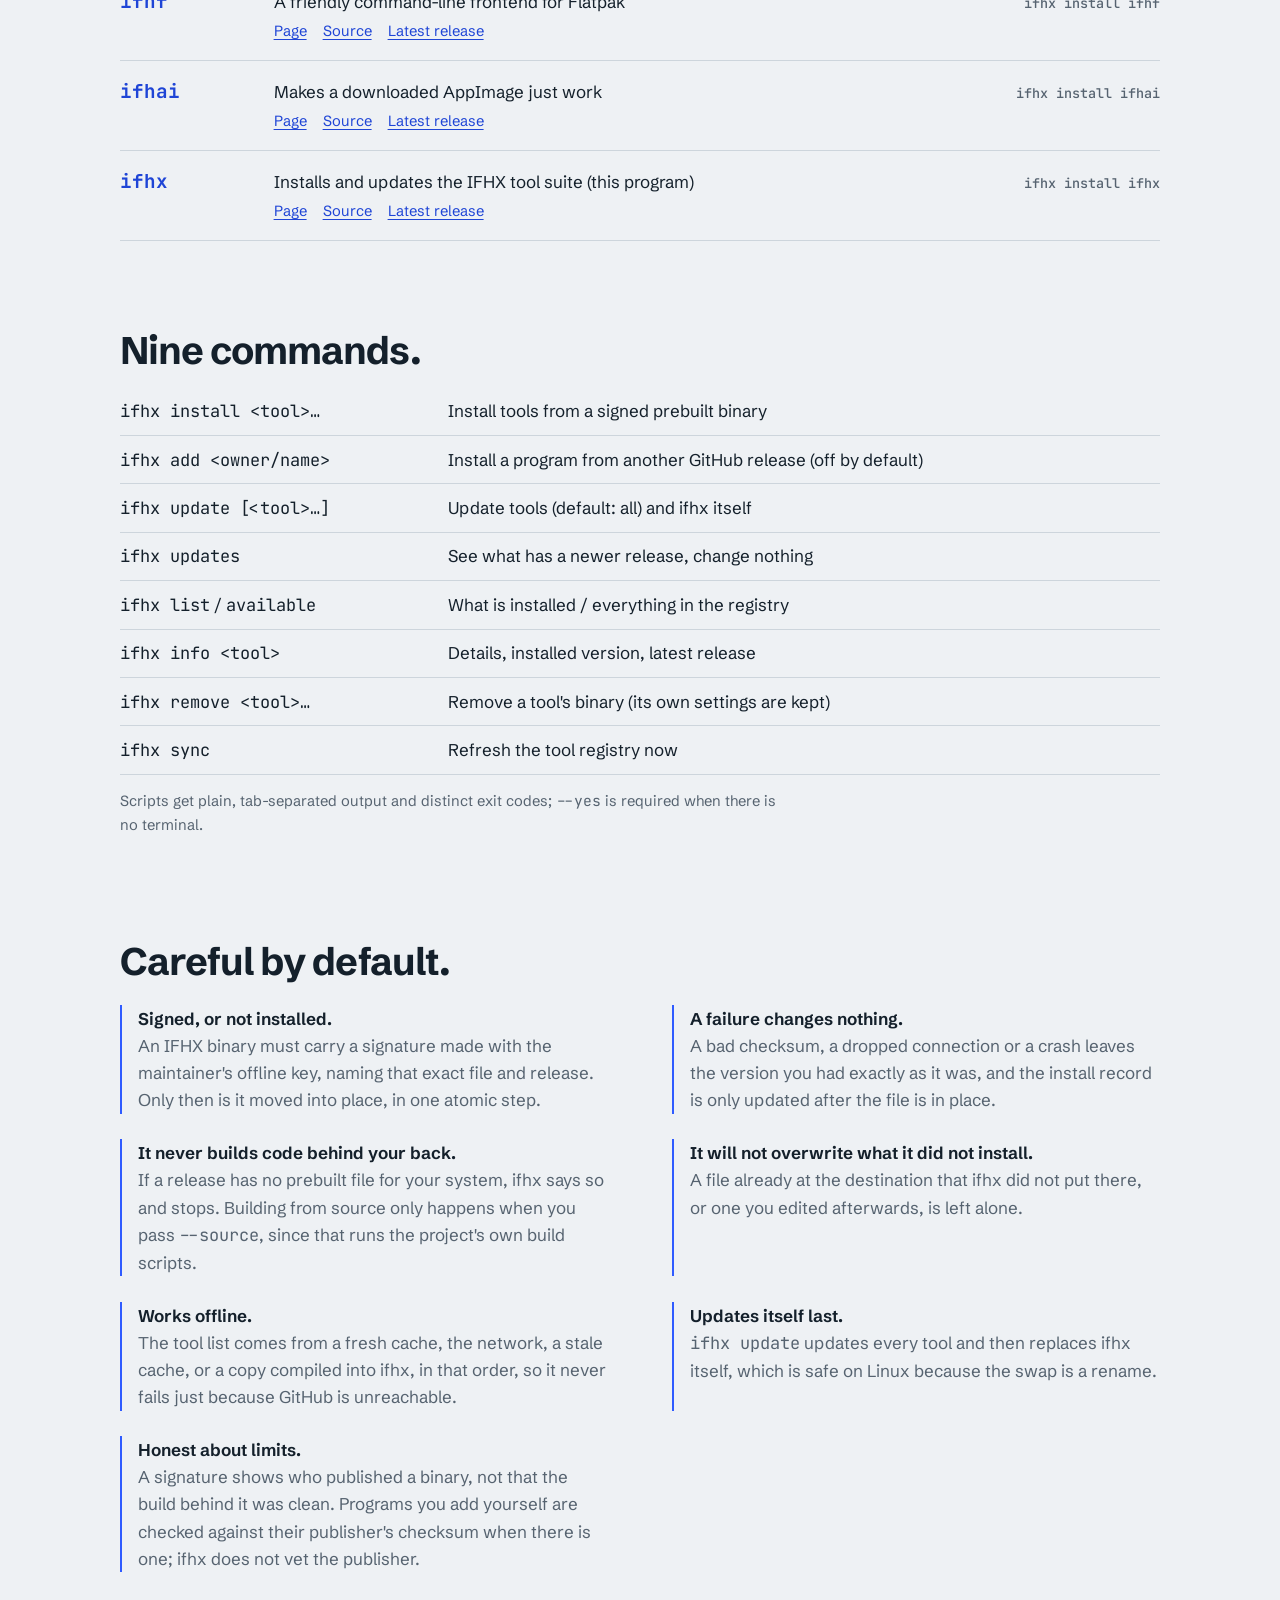
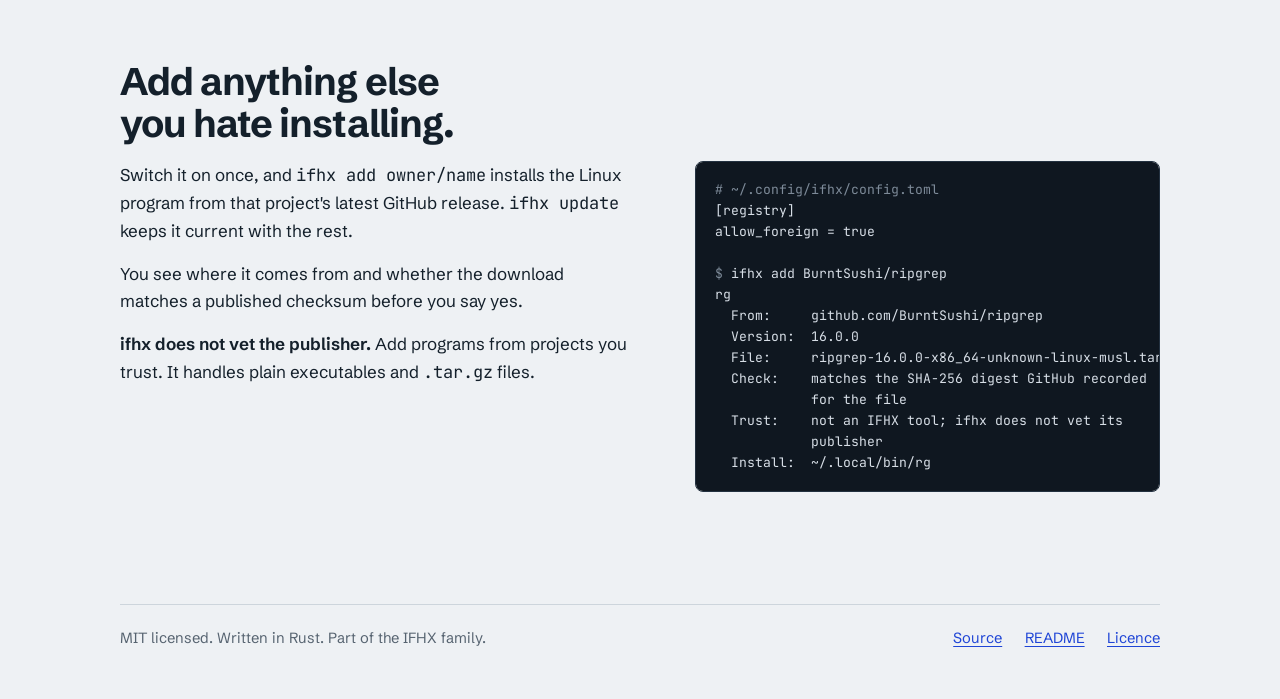
==== commit b76427eb: "Site: signed releases and `ifhx add` Co-Authored-By: Claude Sonnet 5.5 <noreply@anthropic.com>" ====
--- a/docs/index.html
+++ b/docs/index.html
@@ -194,7 +194,7 @@
   <main>
   <div class="hero">
     <h1>The whole suite, one command.</h1>
-    <p class="lede"><b>ifhx</b> installs, updates and removes the IFHX tools: ifhf, ifhai and ifhx. Every download is checksum-verified before it replaces anything, and ifhx updates itself the same way.</p>
+    <p class="lede"><b>ifhx</b> installs, updates and removes the IFHX tools: ifhf, ifhai and ifhx. Every release must carry a valid signature before it replaces anything, and ifhx updates itself the same way.</p>
 
     <div class="solo"><pre class="out"><span class="c">$</span> ifhx available
 ifhai  Makes a downloaded AppImage just work         not installed
@@ -247,12 +247,12 @@
     </ul>
   </section>
 
-
   <section aria-labelledby="h-cmds">
-    <h2 id="h-cmds">Eight commands.</h2>
+    <h2 id="h-cmds">Nine commands.</h2>
     <table class="tbl">
       <tbody>
-        <tr><td><code>ifhx install &lt;tool&gt;…</code></td><td>Install tools from a verified prebuilt binary</td></tr>
+        <tr><td><code>ifhx install &lt;tool&gt;…</code></td><td>Install tools from a signed prebuilt binary</td></tr>
+        <tr><td><code>ifhx add &lt;owner/name&gt;</code></td><td>Install a program from another GitHub release (off by default)</td></tr>
         <tr><td><code>ifhx update [&lt;tool&gt;…]</code></td><td>Update tools (default: all) and ifhx itself</td></tr>
         <tr><td><code>ifhx updates</code></td><td>See what has a newer release, change nothing</td></tr>
         <tr><td><code>ifhx list</code> / <code>available</code></td><td>What is installed / everything in the registry</td></tr>
@@ -267,27 +267,38 @@
   <section aria-labelledby="h-safe">
     <h2 id="h-safe">Careful by default.</h2>
     <ul class="rules">
-      <li><b>Verified before it replaces anything.</b><span>A binary is downloaded next to its destination, checked against the SHA-256 published in the same release, and only then moved into place in one atomic step.</span></li>
+      <li><b>Signed, or not installed.</b><span>An IFHX binary must carry a signature made with the maintainer's offline key, naming that exact file and release. Only then is it moved into place, in one atomic step.</span></li>
       <li><b>A failure changes nothing.</b><span>A bad checksum, a dropped connection or a crash leaves the version you had exactly as it was, and the install record is only updated after the file is in place.</span></li>
       <li><b>It never builds code behind your back.</b><span>If a release has no prebuilt file for your system, ifhx says so and stops. Building from source only happens when you pass <code>--source</code>, since that runs the project's own build scripts.</span></li>
       <li><b>It will not overwrite what it did not install.</b><span>A file already at the destination that ifhx did not put there, or one you edited afterwards, is left alone.</span></li>
       <li><b>Works offline.</b><span>The tool list comes from a fresh cache, the network, a stale cache, or a copy compiled into ifhx, in that order, so it never fails just because GitHub is unreachable.</span></li>
       <li><b>Updates itself last.</b><span><code>ifhx update</code> updates every tool and then replaces ifhx itself, which is safe on Linux because the swap is a rename.</span></li>
-      <li><b>Honest about limits.</b><span>The checksum travels with the release, so it catches corruption, not a compromised repository. Signed releases would be the next step, and the registry is only as trustworthy as this repository's main branch.</span></li>
+      <li><b>Honest about limits.</b><span>A signature shows who published a binary, not that the build behind it was clean. Programs you add yourself are checked against their publisher's checksum when there is one; ifhx does not vet the publisher.</span></li>
     </ul>
   </section>
 
   <section aria-labelledby="h-add">
-    <h2 id="h-add">Adding a tool takes four lines.</h2>
+    <h2 id="h-add">Add anything else you hate installing.</h2>
     <div class="split">
       <div class="prose">
-        <p>Publish GitHub Releases tagged <code>vX.Y.Z</code> with a binary named <code>&lt;bin&gt;-x86_64-linux</code> and its <code>.sha256</code>. The release workflow in each IFHX repo does this when you push a version tag.</p>
-        <p>Then add the tool to the registry. It appears on this page, in <code>ifhx available</code> and in <code>ifhx install</code> for everyone, without a new ifhx release.</p>
+        <p>Switch it on once, and <code>ifhx add owner/name</code> installs the Linux program from that project's latest GitHub release. <code>ifhx update</code> keeps it current with the rest.</p>
+        <p>You see where it comes from and whether the download matches a published checksum before you say yes.</p>
+        <p><strong>ifhx does not vet the publisher.</strong> Add programs from projects you trust. It handles plain executables and <code>.tar.gz</code> files.</p>
       </div>
-      <pre class="shell"><span class="p"># registry.toml</span>
-[tools.ifhz]
-repo = "Disc0wd/ifhz"
-description = "What it does"</pre>
+      <pre class="shell"><span class="p"># ~/.config/ifhx/config.toml</span>
+[registry]
+allow_foreign = true
+
+<span class="p">$</span> ifhx add BurntSushi/ripgrep
+rg
+  From:     github.com/BurntSushi/ripgrep
+  Version:  16.0.0
+  File:     ripgrep-16.0.0-x86_64-unknown-linux-musl.tar.gz
+  Check:    matches the SHA-256 digest GitHub recorded
+            for the file
+  Trust:    not an IFHX tool; ifhx does not vet its
+            publisher
+  Install:  ~/.local/bin/rg</pre>
     </div>
   </section>
   </main>
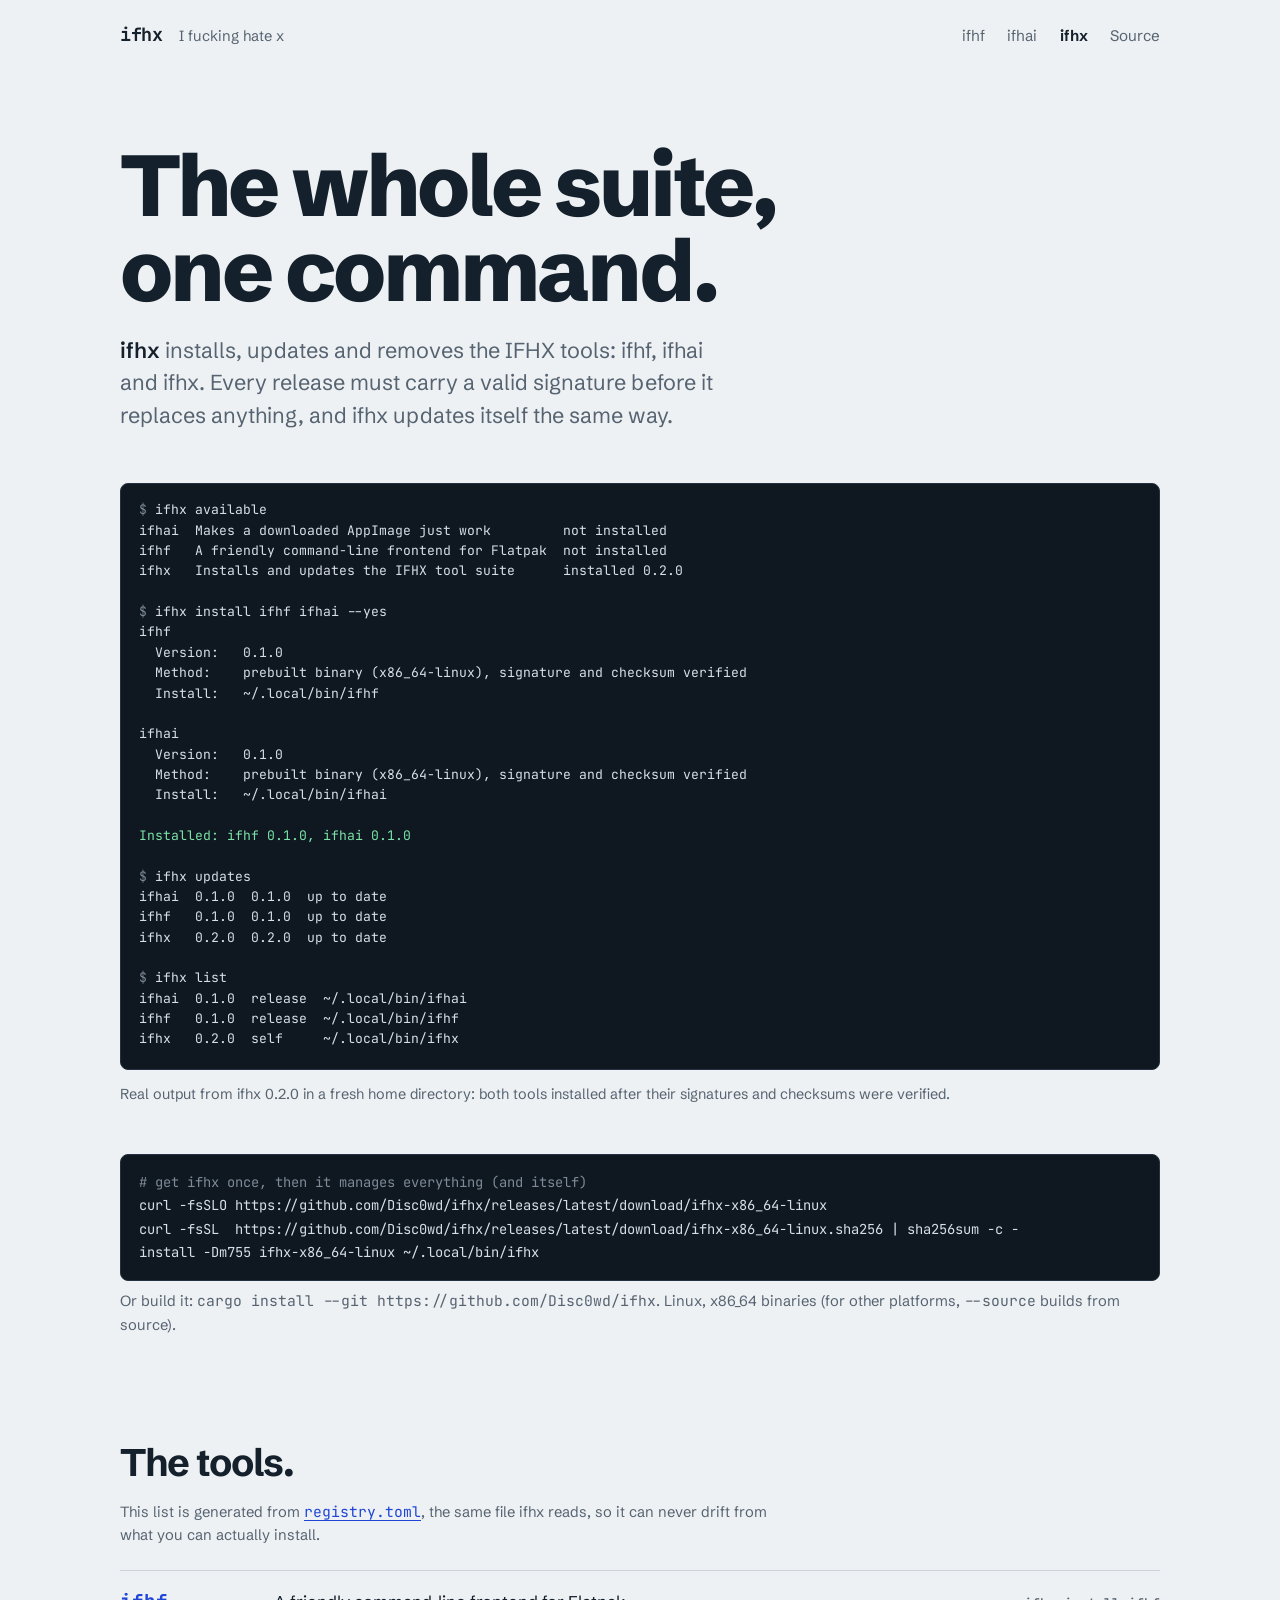
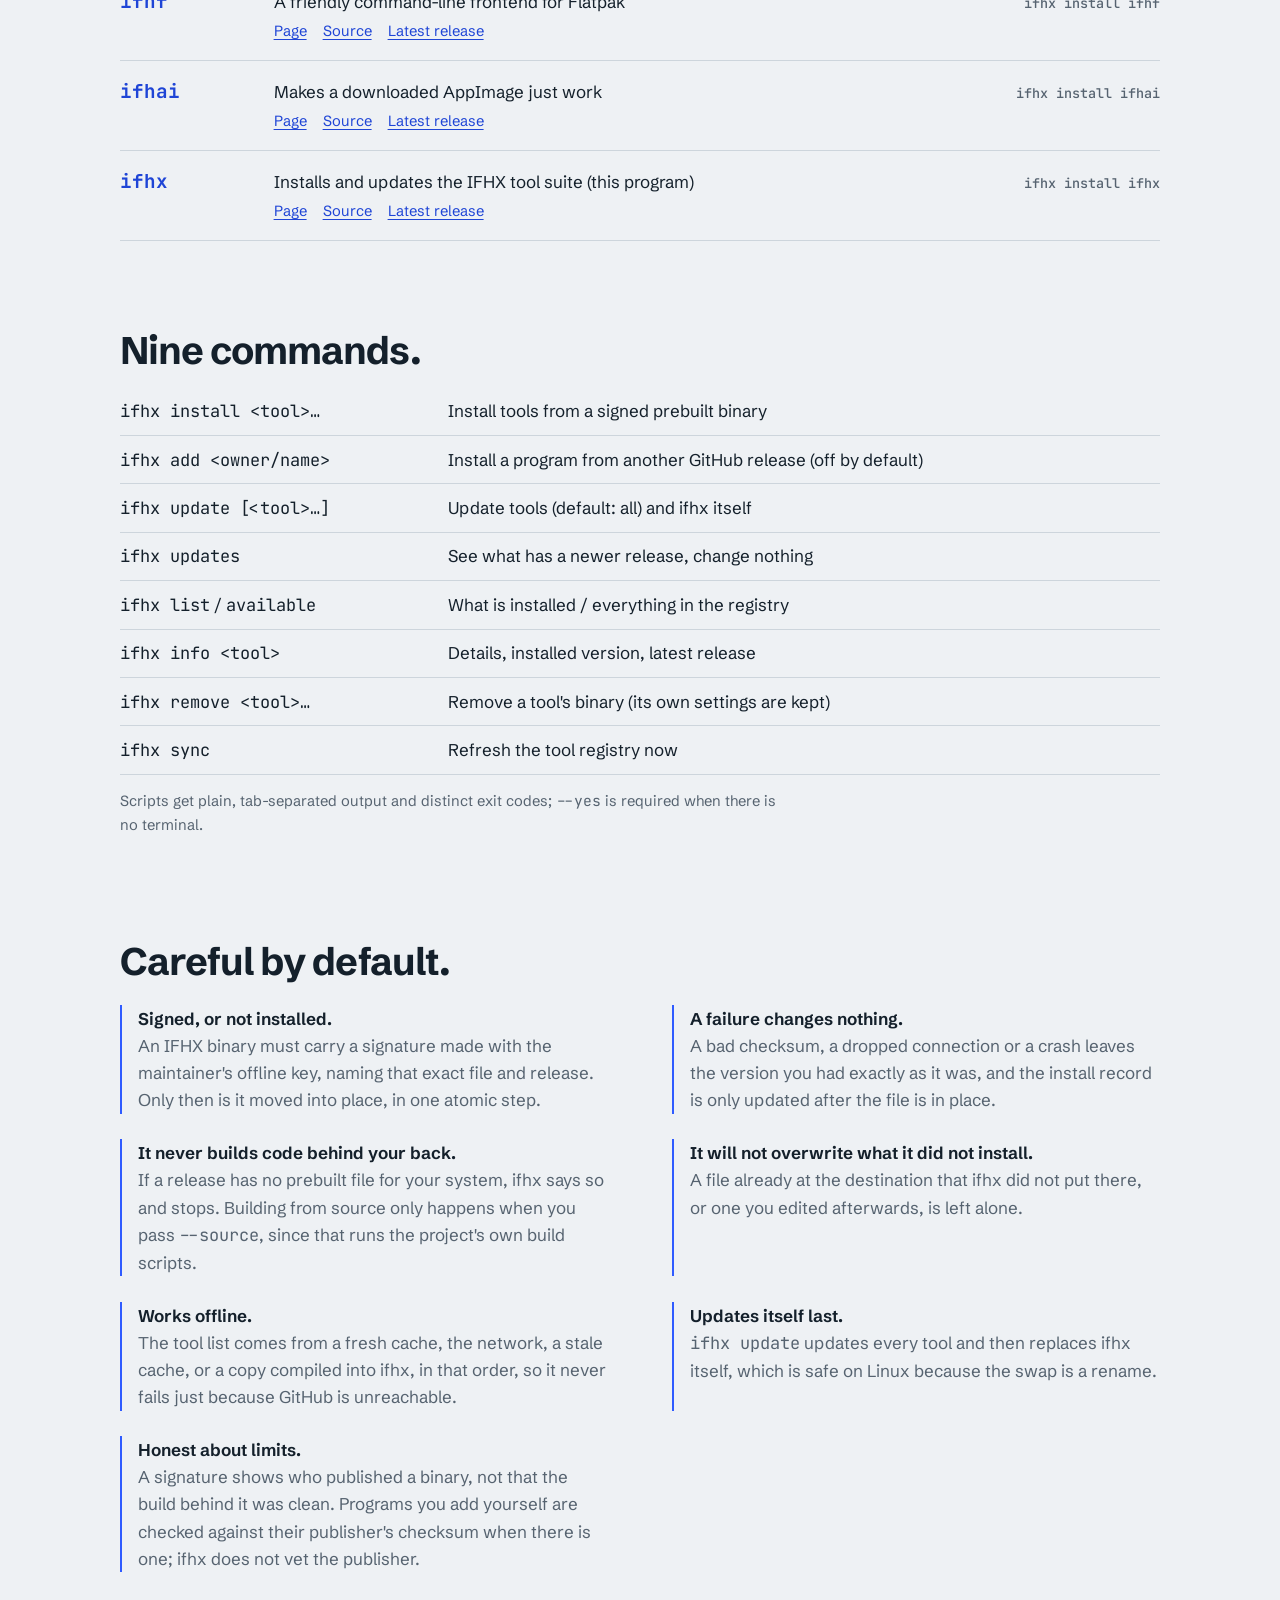
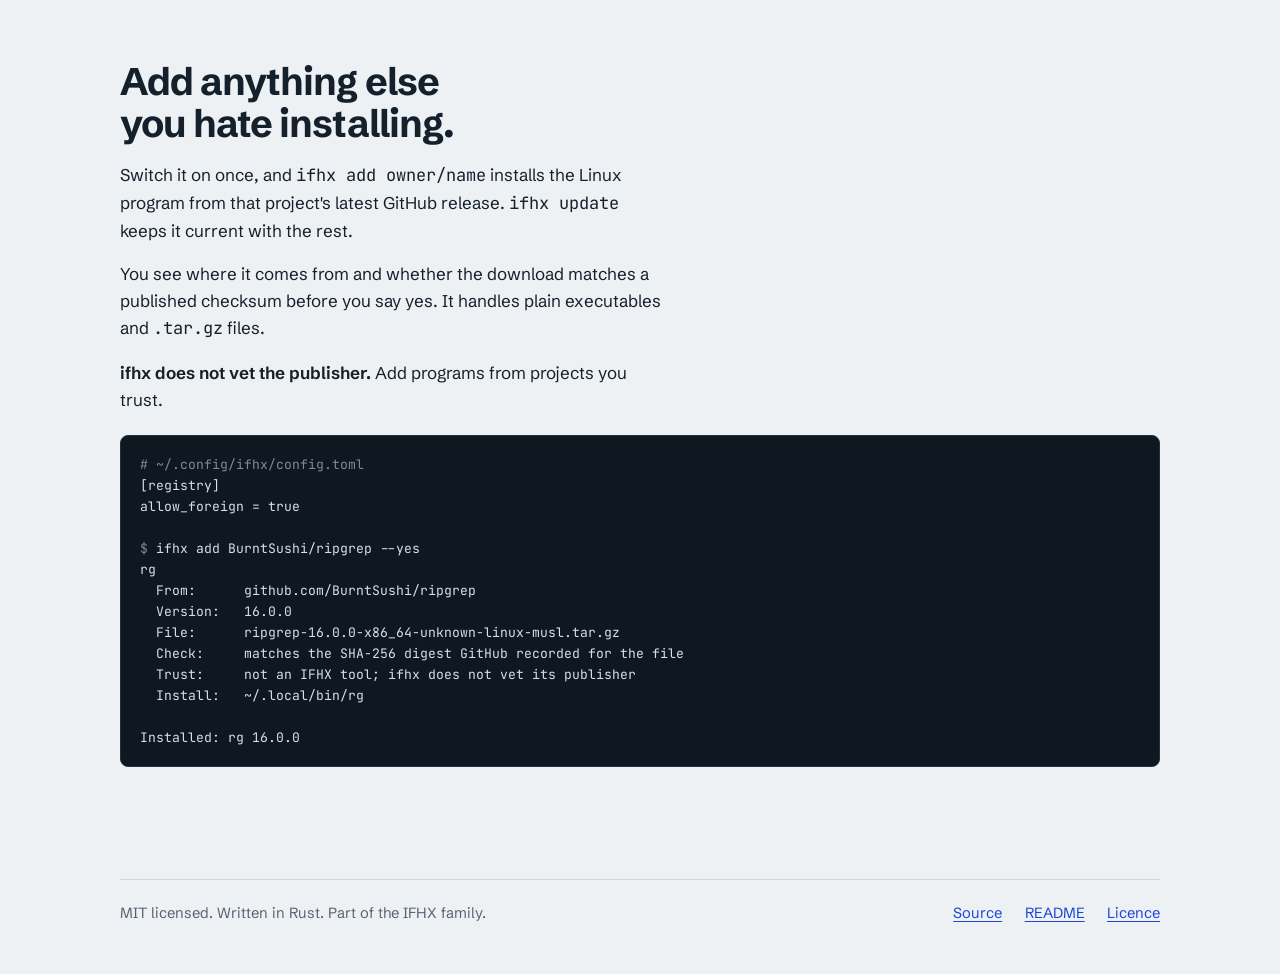
==== commit e2055861: "Site: real 0.2.0 terminal output Co-Authored-By: Claude Sonnet 5.5 <noreply@anthropic.com>" ====
--- a/docs/index.html
+++ b/docs/index.html
@@ -199,17 +199,17 @@
     <div class="solo"><pre class="out"><span class="c">$</span> ifhx available
 ifhai  Makes a downloaded AppImage just work         not installed
 ifhf   A friendly command-line frontend for Flatpak  not installed
-ifhx   Installs and updates the IFHX tool suite      installed 0.1.0
+ifhx   Installs and updates the IFHX tool suite      installed 0.2.0
 
 <span class="c">$</span> ifhx install ifhf ifhai --yes
 ifhf
   Version:   0.1.0
-  Method:    prebuilt binary (x86_64-linux), checksum verified
+  Method:    prebuilt binary (x86_64-linux), signature and checksum verified
   Install:   ~/.local/bin/ifhf
 
 ifhai
   Version:   0.1.0
-  Method:    prebuilt binary (x86_64-linux), checksum verified
+  Method:    prebuilt binary (x86_64-linux), signature and checksum verified
   Install:   ~/.local/bin/ifhai
 
 <span class="ok">Installed: ifhf 0.1.0, ifhai 0.1.0</span>
@@ -217,13 +217,13 @@
 <span class="c">$</span> ifhx updates
 ifhai  0.1.0  0.1.0  up to date
 ifhf   0.1.0  0.1.0  up to date
-ifhx   0.1.0  0.1.0  up to date
+ifhx   0.2.0  0.2.0  up to date
 
 <span class="c">$</span> ifhx list
 ifhai  0.1.0  release  ~/.local/bin/ifhai
 ifhf   0.1.0  release  ~/.local/bin/ifhf
-ifhx   0.1.0  self     ~/.local/bin/ifhx</pre></div>
-    <p class="race-note"><span>Real output from a fresh home directory: both tools installed as checksum-verified prebuilt binaries.</span></p>
+ifhx   0.2.0  self     ~/.local/bin/ifhx</pre></div>
+    <p class="race-note"><span>Real output from ifhx 0.2.0 in a fresh home directory: both tools installed after their signatures and checksums were verified.</span></p>
 
     <div class="get">
       <pre><span># get ifhx once, then it manages everything (and itself)</span>
@@ -279,27 +279,25 @@
 
   <section aria-labelledby="h-add">
     <h2 id="h-add">Add anything else you hate installing.</h2>
-    <div class="split">
-      <div class="prose">
-        <p>Switch it on once, and <code>ifhx add owner/name</code> installs the Linux program from that project's latest GitHub release. <code>ifhx update</code> keeps it current with the rest.</p>
-        <p>You see where it comes from and whether the download matches a published checksum before you say yes.</p>
-        <p><strong>ifhx does not vet the publisher.</strong> Add programs from projects you trust. It handles plain executables and <code>.tar.gz</code> files.</p>
-      </div>
-      <pre class="shell"><span class="p"># ~/.config/ifhx/config.toml</span>
+    <div class="prose">
+      <p>Switch it on once, and <code>ifhx add owner/name</code> installs the Linux program from that project's latest GitHub release. <code>ifhx update</code> keeps it current with the rest.</p>
+      <p>You see where it comes from and whether the download matches a published checksum before you say yes. It handles plain executables and <code>.tar.gz</code> files.</p>
+      <p><strong>ifhx does not vet the publisher.</strong> Add programs from projects you trust.</p>
+    </div>
+    <pre class="shell" style="margin-top:1.4rem"><span class="p"># ~/.config/ifhx/config.toml</span>
 [registry]
 allow_foreign = true
 
-<span class="p">$</span> ifhx add BurntSushi/ripgrep
+<span class="p">$</span> ifhx add BurntSushi/ripgrep --yes
 rg
-  From:     github.com/BurntSushi/ripgrep
-  Version:  16.0.0
-  File:     ripgrep-16.0.0-x86_64-unknown-linux-musl.tar.gz
-  Check:    matches the SHA-256 digest GitHub recorded
-            for the file
-  Trust:    not an IFHX tool; ifhx does not vet its
-            publisher
-  Install:  ~/.local/bin/rg</pre>
-    </div>
+  From:      github.com/BurntSushi/ripgrep
+  Version:   16.0.0
+  File:      ripgrep-16.0.0-x86_64-unknown-linux-musl.tar.gz
+  Check:     matches the SHA-256 digest GitHub recorded for the file
+  Trust:     not an IFHX tool; ifhx does not vet its publisher
+  Install:   ~/.local/bin/rg
+
+Installed: rg 16.0.0</pre>
   </section>
   </main>
 
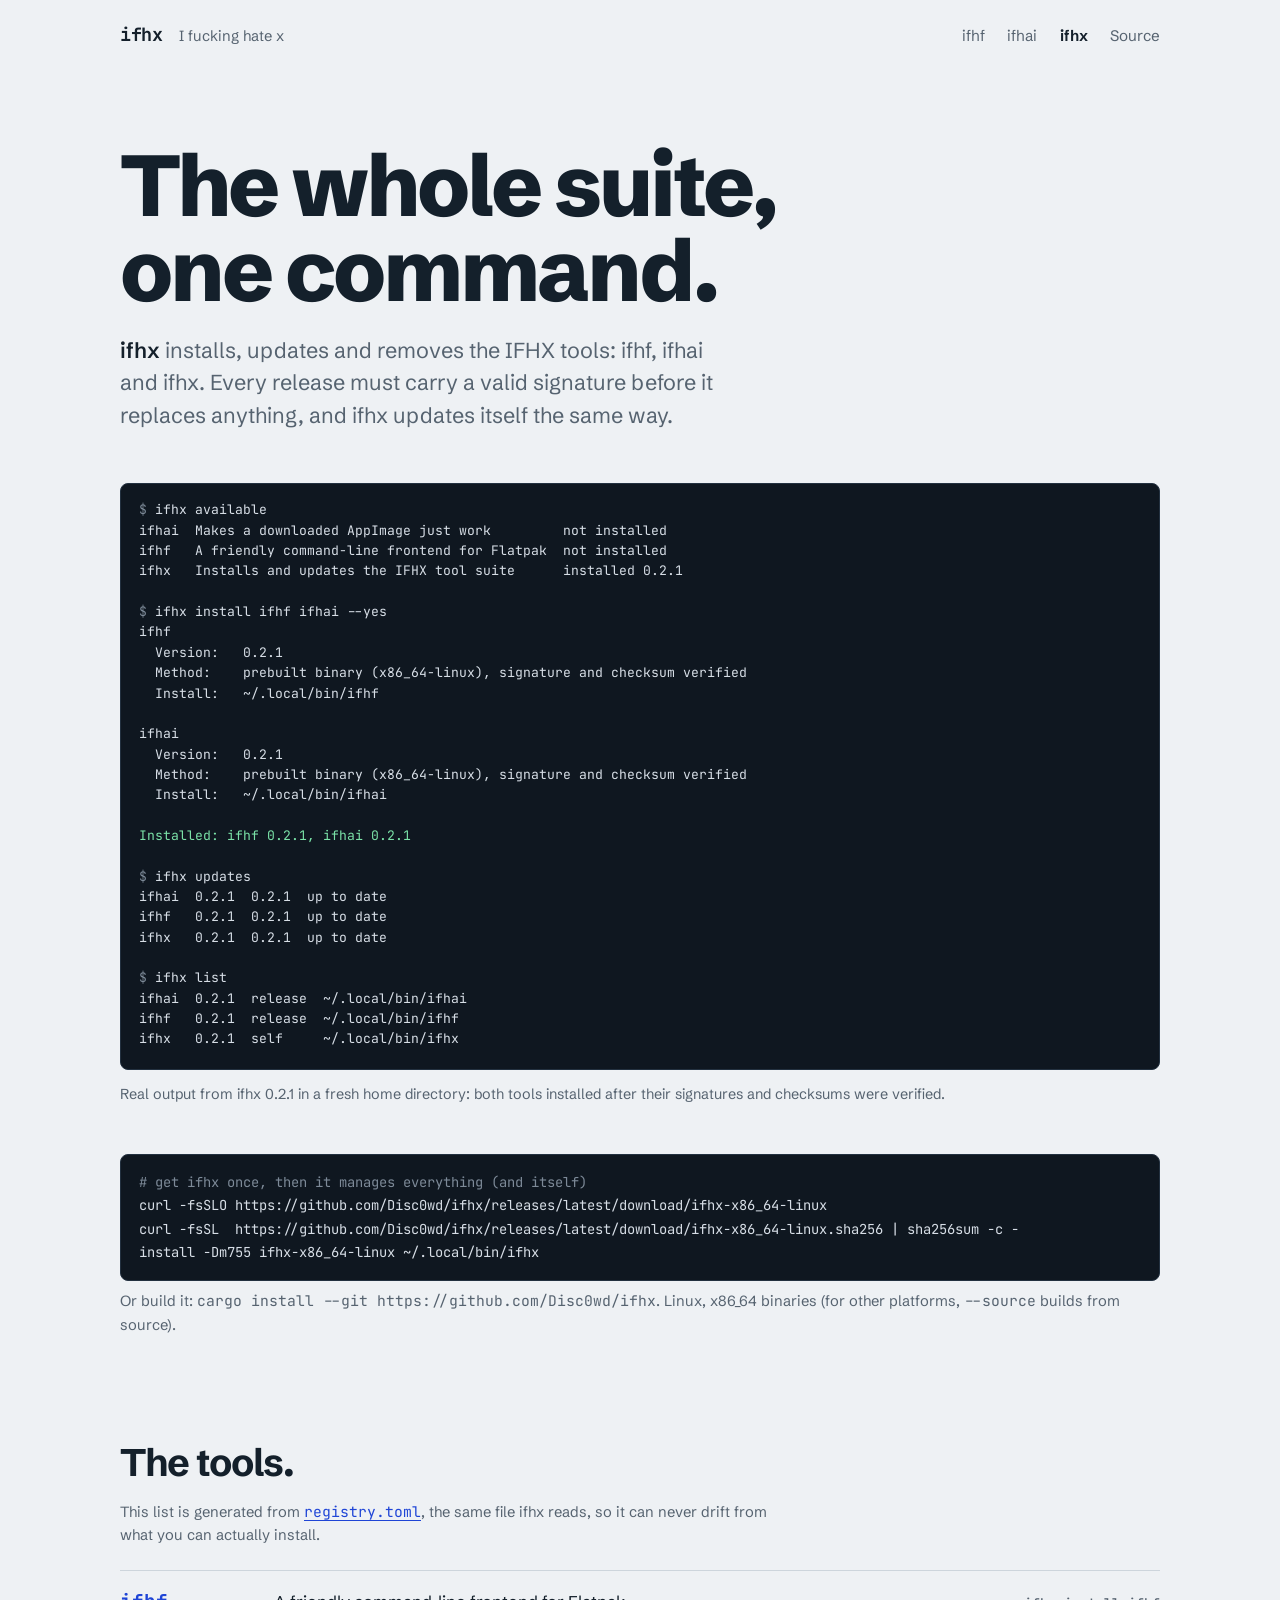
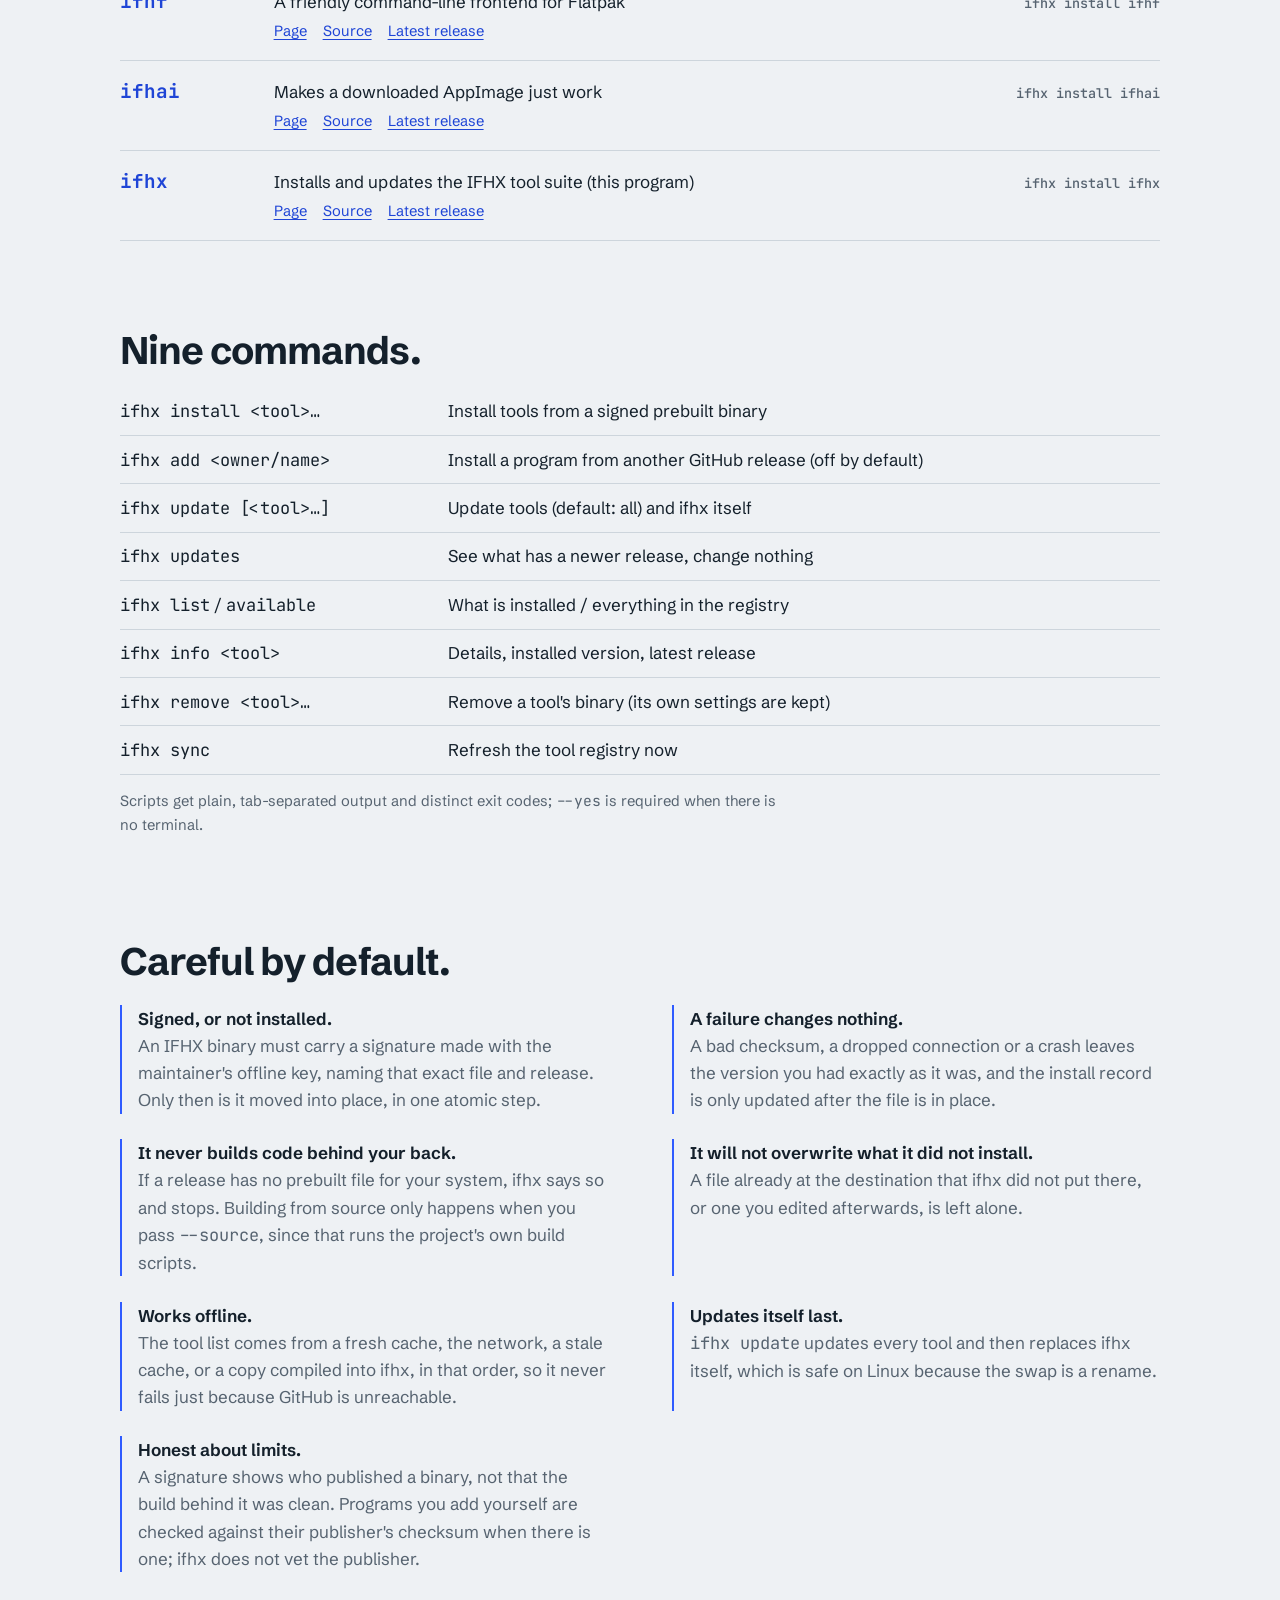
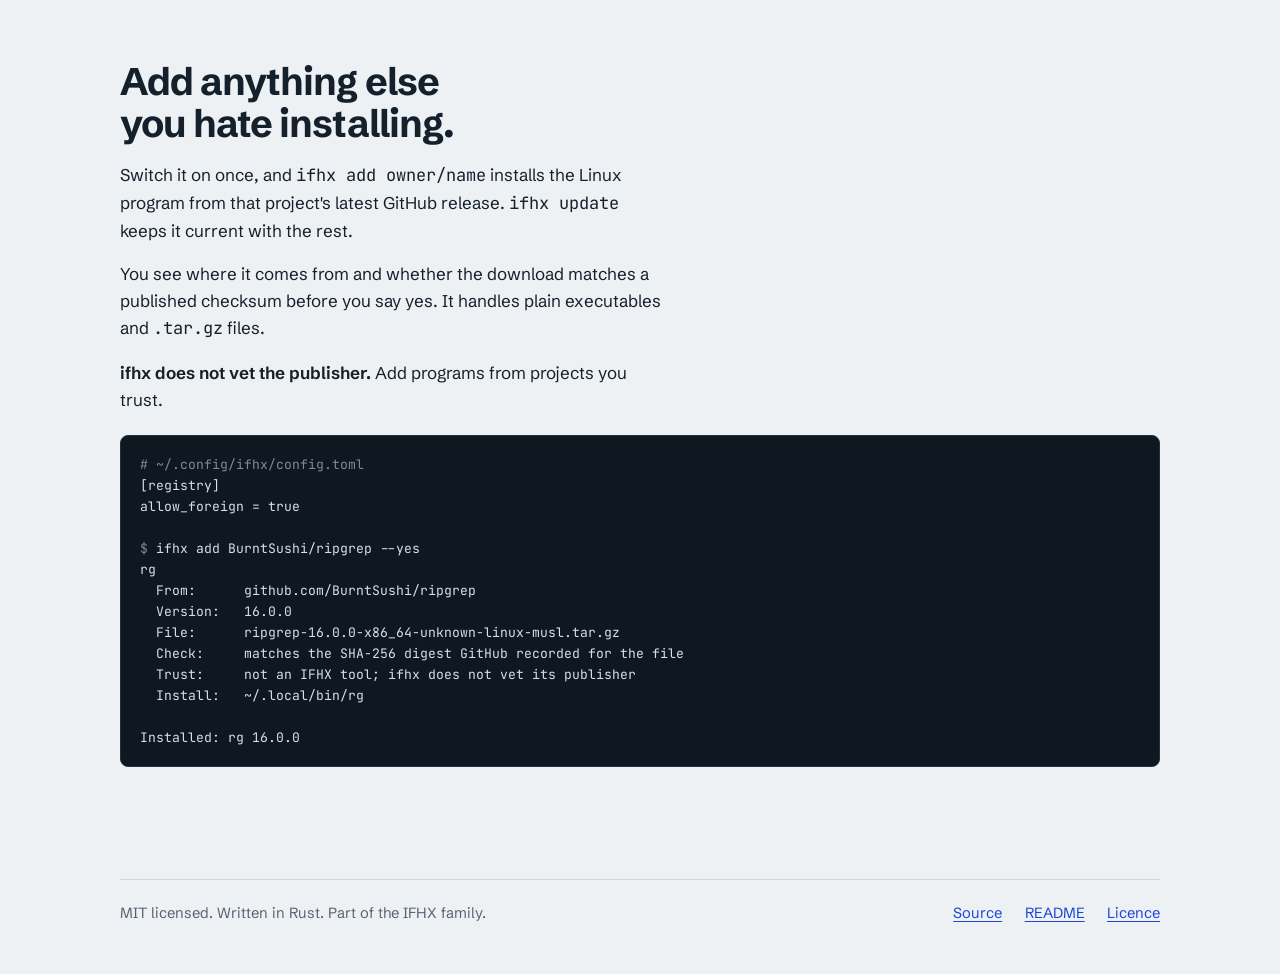
==== commit 3f802f25: "Site: real 0.2.1 terminal output Co-Authored-By: Claude Sonnet 5.5 <noreply@anthropic.com>" ====
--- a/docs/index.html
+++ b/docs/index.html
@@ -199,31 +199,31 @@
     <div class="solo"><pre class="out"><span class="c">$</span> ifhx available
 ifhai  Makes a downloaded AppImage just work         not installed
 ifhf   A friendly command-line frontend for Flatpak  not installed
-ifhx   Installs and updates the IFHX tool suite      installed 0.2.0
+ifhx   Installs and updates the IFHX tool suite      installed 0.2.1
 
 <span class="c">$</span> ifhx install ifhf ifhai --yes
 ifhf
-  Version:   0.1.0
+  Version:   0.2.1
   Method:    prebuilt binary (x86_64-linux), signature and checksum verified
   Install:   ~/.local/bin/ifhf
 
 ifhai
-  Version:   0.1.0
+  Version:   0.2.1
   Method:    prebuilt binary (x86_64-linux), signature and checksum verified
   Install:   ~/.local/bin/ifhai
 
-<span class="ok">Installed: ifhf 0.1.0, ifhai 0.1.0</span>
+<span class="ok">Installed: ifhf 0.2.1, ifhai 0.2.1</span>
 
 <span class="c">$</span> ifhx updates
-ifhai  0.1.0  0.1.0  up to date
-ifhf   0.1.0  0.1.0  up to date
-ifhx   0.2.0  0.2.0  up to date
+ifhai  0.2.1  0.2.1  up to date
+ifhf   0.2.1  0.2.1  up to date
+ifhx   0.2.1  0.2.1  up to date
 
 <span class="c">$</span> ifhx list
-ifhai  0.1.0  release  ~/.local/bin/ifhai
-ifhf   0.1.0  release  ~/.local/bin/ifhf
-ifhx   0.2.0  self     ~/.local/bin/ifhx</pre></div>
-    <p class="race-note"><span>Real output from ifhx 0.2.0 in a fresh home directory: both tools installed after their signatures and checksums were verified.</span></p>
+ifhai  0.2.1  release  ~/.local/bin/ifhai
+ifhf   0.2.1  release  ~/.local/bin/ifhf
+ifhx   0.2.1  self     ~/.local/bin/ifhx</pre></div>
+    <p class="race-note"><span>Real output from ifhx 0.2.1 in a fresh home directory: both tools installed after their signatures and checksums were verified.</span></p>
 
     <div class="get">
       <pre><span># get ifhx once, then it manages everything (and itself)</span>
